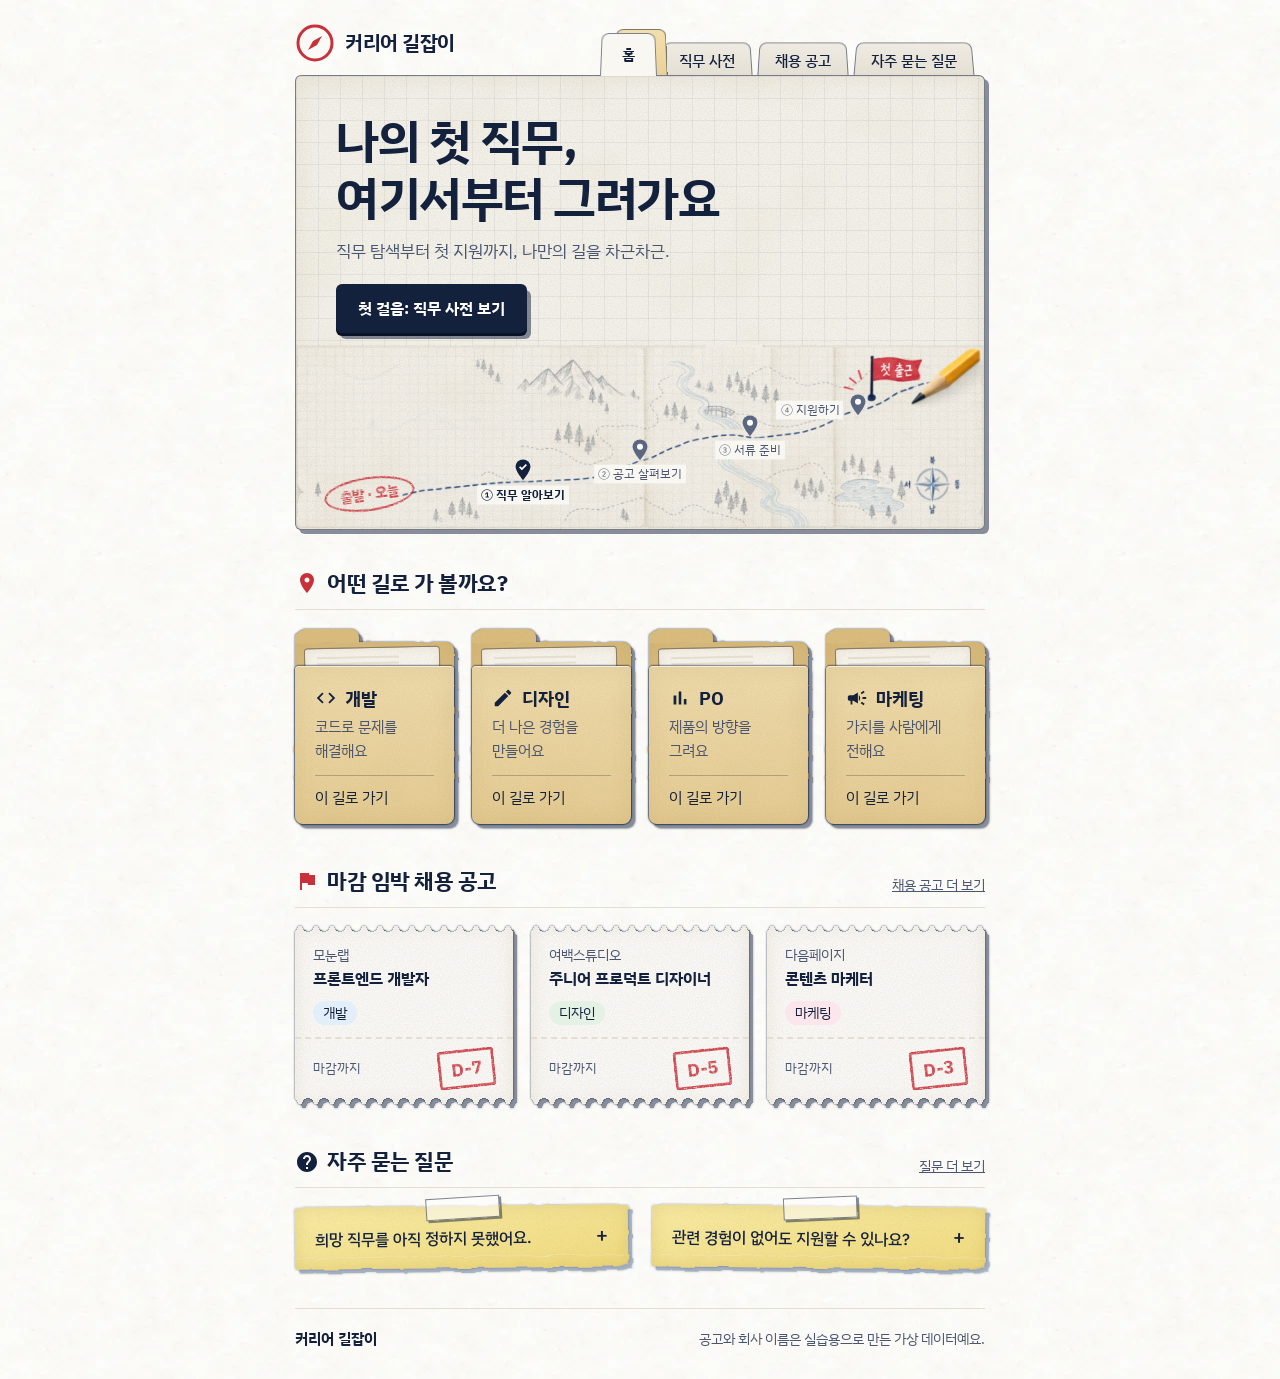
==== index.html @ d6110f8d "홈: 로고 나침반 바늘이 방향을 찾고 나서 길이 그려져요 - 첫 화면 0.1~0.9초: 나침반 바늘만 흔들리다 멈춰요(회전 중심은 나침반 가운데) - 길 그리기와 핀·깃발·연필은 " ====
<!doctype html>
<html lang="ko">
<head>
<meta charset="utf-8">
<meta name="viewport" content="width=device-width, initial-scale=1">
<title>커리어 길잡이</title>
<link rel="preconnect" href="https://fonts.googleapis.com">
<link rel="preconnect" href="https://fonts.gstatic.com" crossorigin>
<link rel="stylesheet" href="https://fonts.googleapis.com/css2?family=IBM+Plex+Sans+KR:wght@400;500;700&display=swap">
<style>
/* 공통 style.css가 생기면 아래 색 변수는 그쪽으로 옮겨요 */
:root {
  --paper: #FBFAF7;
  --sheet: #F8F7F2;
  --grid: rgba(20, 33, 61, .06);
  --ink: #14213D;
  --ink-2: #4A5570;
  --line: #E4DED0;
  --red: #C8313A;
  --red-bg: #FBE9E9;
  --folder: #F3DFAE;
  --folder-deep: #E9CF94;
  --folder-back: #DDBF7E;
  --folder-tab: #EBD39A;
  --tab: #EFEBE2;
  --tab-deep: #E3DED2;
  --tab-line: #D3CCBC;
  --note: #FFF2A8;
  --white: #FFFFFF;
  --dev: #E3EEFB;
  --design: #E4F2E6;
  --po: #EDE6FA;
  --mkt: #FBE6EC;
  --tape: rgba(255, 255, 255, .55);
  /* 낡은 종이 질감: 결(grain) · 얼룩(blotch) · 바랜 잉크 마스크(ink) · 가장자리 바램(age) */
  --grain: url("data:image/svg+xml,%3Csvg xmlns='http://www.w3.org/2000/svg' width='180' height='180'%3E%3Cfilter id='n'%3E%3CfeTurbulence type='fractalNoise' baseFrequency='.85' numOctaves='3' stitchTiles='stitch'/%3E%3CfeColorMatrix values='0 0 0 0 .36 0 0 0 0 .28 0 0 0 0 .16 .2 0 0 0 0'/%3E%3C/filter%3E%3Crect width='100%25' height='100%25' filter='url%28%23n%29'/%3E%3C/svg%3E");
  --blotch: url("data:image/svg+xml,%3Csvg xmlns='http://www.w3.org/2000/svg' width='420' height='420'%3E%3Cfilter id='b'%3E%3CfeTurbulence type='fractalNoise' baseFrequency='.012' numOctaves='2' seed='7' stitchTiles='stitch'/%3E%3CfeColorMatrix values='0 0 0 0 .55 0 0 0 0 .4 0 0 0 0 .15 .22 0 0 0 -.12'/%3E%3C/filter%3E%3Crect width='100%25' height='100%25' filter='url%28%23b%29'/%3E%3C/svg%3E");
  --ink-mask: url("data:image/svg+xml,%3Csvg xmlns='http://www.w3.org/2000/svg' width='90' height='90'%3E%3Cfilter id='m'%3E%3CfeTurbulence type='fractalNoise' baseFrequency='.75' numOctaves='2' seed='11' stitchTiles='stitch'/%3E%3CfeColorMatrix values='0 0 0 0 0 0 0 0 0 0 0 0 0 0 0 0 0 0 -2.4 2.15'/%3E%3C/filter%3E%3Crect width='100%25' height='100%25' filter='url%28%23m%29'/%3E%3C/svg%3E");
  --age-edge: inset 0 0 22px rgba(140, 100, 30, .1);
  /* 종이 그림자 3단계: 바닥에 놓인 종이 · 겹친 종이 · 들린 종이 */
  /* 번짐 없는 단색 그림자: 오려 붙인 종이처럼 또렷하게 */
  --shade: rgba(20, 33, 61, .5);
  /* 종이 물건 윤곽선: 가장자리 모양을 따라가도록 drop-shadow로 그려요 */
  --outline: drop-shadow(0 0 .9px rgba(20, 33, 61, .8));
  --ring: 0 0 0 1px rgba(20, 33, 61, .38);
  --line-ink: rgba(20, 33, 61, .55);
  --shadow-1: 2px 2px 0 var(--shade);
  --shadow-2: 4px 4px 0 var(--shade);
  --shadow-3: 8px 8px 0 rgba(20, 33, 61, .58);
  --ink-deep: #0A1226;
}
* { box-sizing: border-box; }
body {
  margin: 0;
  background: var(--paper) url("assets/home/paper.webp") repeat;
  background-size: 512px 512px;
  color: var(--ink);
  font: 16px/1.6 "IBM Plex Sans KR", "Apple SD Gothic Neo", "Malgun Gothic", system-ui, sans-serif;
  word-break: keep-all;
}
a { color: inherit; }
/* 가운데 정렬: 콘텐츠 최대 690px, 양옆 여백은 화면에 따라 20~80px */
:root { --gutter: clamp(20px, 6vw, 80px); }
.wrap { max-width: calc(690px + 2 * var(--gutter)); margin: 0 auto; padding: 0 var(--gutter); }

/* 헤더 */
.site-head { display: flex; align-items: flex-end; justify-content: space-between; gap: 8px 16px; padding-top: 18px; flex-wrap: wrap; }
.logo { display: flex; align-items: center; gap: 10px; text-decoration: none; padding-bottom: 12px; }
.logo svg { flex: none; }
.logo b { display: block; font-size: 20px; letter-spacing: -.5px; }
/* 서류철 인덱스 탭: 히어로 종이에 붙어 있어요 */
.tabs { display: flex; align-items: flex-end; gap: 4px; overflow-x: auto; max-width: 100%; padding: 12px 10px 0; margin-bottom: -6px; scrollbar-width: none; }
.tabs::-webkit-scrollbar { display: none; }
.tabs a { position: relative; z-index: 0; display: block; padding: 9px 18px 8px; color: var(--ink); text-decoration: none; font-size: 15px; font-weight: 500; white-space: nowrap; }
.tabs a::before, .tabs a[aria-current="page"]::after { content: ""; position: absolute; border-bottom: 0; border-radius: 8px 8px 0 0; transform: perspective(60px) rotateX(5deg); transform-origin: bottom; }
.tabs a::before { inset: 0; z-index: -1; background: linear-gradient(var(--tab), var(--tab-deep)); border: 1.5px solid var(--line-ink); border-bottom-width: 0; box-shadow: inset 0 -7px 8px -7px rgba(20, 33, 61, .18); }
.tabs a:not([aria-current]):hover::before, .tabs a:not([aria-current]):focus-visible::before { background: linear-gradient(#F6F3EC, var(--tab)); }
.tabs a[aria-current="page"] { z-index: auto; margin-bottom: 4.5px; padding: 13px 22px 9px; font-weight: 700; }
.tabs a[aria-current="page"]::before { z-index: 2; background: var(--sheet); border-color: var(--line-ink); box-shadow: none; }
.tabs a[aria-current="page"] > span { position: relative; z-index: 3; }
/* 마닐라 탭: 다른 탭보다 앞, 히어로 종이보다 뒤 (아래쪽은 종이 뒤로 끼워져요) */
.tabs a[aria-current="page"]::after { inset: -6px -11px -8px 14px; z-index: 1; background: linear-gradient(var(--folder), var(--folder-deep)); border: 1.5px solid var(--line-ink); border-bottom-width: 0; }

/* 히어로: 지도 위에 길을 그려 나가요 */
.hero { position: relative; z-index: 1; margin: 0 0 36px; background: var(--sheet); border: 1.5px solid var(--line-ink); border-radius: 6px; box-shadow: var(--age-edge), var(--shadow-2); overflow: hidden;
  background-image: var(--blotch), var(--grain), linear-gradient(var(--grid) 1px, transparent 1px), linear-gradient(90deg, var(--grid) 1px, transparent 1px); background-size: 420px 420px, 180px 180px, 22px 22px, 22px 22px; }
.hero-text { padding: 36px 40px 0; }
.hero h1 { margin: 0; font-size: clamp(30px, 4.6vw, 48px); line-height: 1.2; letter-spacing: -1.5px; }
.hero p { margin: 10px 0 20px; color: var(--ink-2); font-size: 17px; }
.btn { display: inline-flex; align-items: center; gap: 8px; padding: 12px 22px; border-radius: 6px; background: var(--ink); color: var(--white); text-decoration: none; font-weight: 700;
  box-shadow: 0 3px 0 var(--ink-deep), 4px 6px 0 var(--shade); transition: transform .12s, box-shadow .12s; }
.btn:hover { transform: translate(-2px, -3px); box-shadow: 0 6px 0 var(--ink-deep), 8px 11px 0 rgba(20, 33, 61, .58); }
.btn:active { transform: translate(2px, 3px); box-shadow: 0 0 0 var(--ink-deep), 1px 2px 0 var(--shade); }
.btn:focus-visible { outline: 3px solid var(--folder); outline-offset: 3px; }

.map { position: relative; container-type: inline-size; aspect-ratio: 1600 / 426; margin-top: 12px; }
.map > img { position: absolute; }
.map > img:not(.deco) { inset: 0; width: 100%; height: 100%; }
/* 지도 그림 위에도 같은 얼룩·결을 덮어 윗부분 종이와 맞춰요 */
.map::after { content: ""; position: absolute; inset: 0; z-index: 0; background: var(--blotch), var(--grain); background-size: 420px 420px, 180px 180px; mix-blend-mode: multiply; pointer-events: none; }
.map > img:not(:first-child), .map .stamp, .map .pins li { z-index: 1; }
.pencil { width: 11%; right: 0; top: 0; }
.flag { width: 12.5%; left: 79%; top: 4%; }
.compass { width: 9%; right: 3%; bottom: 6%; }
.stamp { position: absolute; left: 4%; top: 72%; transform: rotate(-8deg); padding: 4px 14px; border: 2px solid var(--red); border-radius: 50%; color: var(--red); font-weight: 700; font-size: clamp(10px, 2cqw, 18px); white-space: nowrap; opacity: .9; -webkit-mask: var(--ink-mask); mask: var(--ink-mask); }
.pins { list-style: none; margin: 0; padding: 0; }
.pins li { position: absolute; transform: translate(-50%, -100%); display: flex; flex-direction: column; align-items: center; }
.pins svg { width: clamp(14px, 2.6cqw, 28px); height: auto; }
.pins span { position: absolute; top: 100%; margin-top: 4px; white-space: nowrap; font-size: clamp(11px, 1.7cqw, 15px); background: var(--sheet); padding: 0 4px; }
.pins .done span { font-weight: 700; }
.pins .todo span { color: var(--ink-2); }
.pins .todo svg path:first-child { fill: #5B6680; }
.pins .last span { top: 30%; right: 100%; margin: 0 6px 0 0; }

/* 로고 나침반: 바늘이 흔들리다 방향을 찾고(0.1~0.9초), 그다음 길이 그려져요 */
@keyframes needle-find { 0% { rotate: -75deg; } 30% { rotate: 50deg; } 55% { rotate: -22deg; } 78% { rotate: 8deg; } 100% { rotate: 0deg; } }
@keyframes needle-wiggle { 0%, 100% { rotate: 0deg; } 30% { rotate: 28deg; } 60% { rotate: -14deg; } 82% { rotate: 5deg; } }
.logo .needle { transform-box: view-box; transform-origin: 20px 20px; animation: needle-find .8s cubic-bezier(.3, .7, .4, 1) .1s both; }
.logo:hover .needle, .logo:focus-visible .needle { animation: needle-wiggle .6s ease-out; }

/* 첫 화면 한 번: 길이 왼쪽부터 그려지고, 핀·깃발이 차례로 찍혀요 */
@keyframes draw-route { from { clip-path: inset(0 100% 0 0); } to { clip-path: inset(0 0 0 0); } }
@keyframes drop-pin { from { opacity: 0; translate: 0 -10px; } to { opacity: 1; translate: 0 0; } }
/* 길은 지도 폭 15%→97%를 1.8초 동안 일정한 속도로 그려요. 핀은 길이 닿는 순간 찍혀요 */
.map .route { animation: draw-route 1.8s linear .9s both; }
.map .pins li, .map .flag, .map .pencil { animation: drop-pin .35s ease-out both; }
.map .pins li:nth-child(1) { animation-delay: 1.3s; }
.map .pins li:nth-child(2) { animation-delay: 1.67s; }
.map .pins li:nth-child(3) { animation-delay: 2.02s; }
.map .pins li:nth-child(4) { animation-delay: 2.37s; }
.map .flag { animation-delay: 2.45s; }
.map .pencil { animation-delay: 2.7s; }
@media (prefers-reduced-motion: reduce) {
  .map .route, .map .pins li, .map .flag, .map .pencil, .logo .needle, .logo:hover .needle, .logo:focus-visible .needle { animation: none; }
  .btn, .tickets li, .folder .paper { transition: none; }
}

/* 섹션 공통 */
.sec { margin: 0 0 40px; }
.sec-head { display: flex; align-items: center; justify-content: space-between; gap: 12px; border-bottom: 1px solid var(--line); margin-bottom: 18px; }
.sec h2 { display: flex; align-items: center; gap: 8px; margin: 0; padding-bottom: 8px; font-size: 22px; letter-spacing: -.5px; }
.more { font-size: 14px; color: var(--ink-2); }

/* 직군 폴더 */
.folders { display: grid; grid-template-columns: repeat(4, 1fr); gap: 18px; list-style: none; margin: 0; padding: 0; }
.folder { position: relative; display: flex; flex-direction: column; padding-top: 24px; margin-top: 14px; isolation: isolate; filter: var(--outline) drop-shadow(4px 4px 0 var(--shade)); transition: transform .15s, filter .15s; }
.folder:hover, .folder:focus-within { transform: translate(-2px, -2px); filter: var(--outline) drop-shadow(8px 8px 0 rgba(20, 33, 61, .58)); }
.folder::before { content: ""; position: absolute; inset: 0 0 6px; z-index: -2; background: var(--grain), var(--folder-back); border-radius: 0 8px 8px 8px; box-shadow: var(--age-edge); filter: url(#worn); }
.folder::after { content: ""; position: absolute; left: 0; top: -13px; z-index: -2; width: 40%; height: 14px; background: var(--grain), var(--folder-back); border-radius: 8px 8px 0 0; filter: url(#worn); }
.folder .paper { position: absolute; left: 7%; right: 9%; top: 6px; height: 60%; z-index: -1; background: var(--grain), #FDFBF5; border-radius: 3px; box-shadow: inset 0 0 10px rgba(140, 100, 30, .12), var(--ring); transform: rotate(-1.2deg); transition: transform .2s; }
.folder .paper::before { content: ""; position: absolute; left: 12px; right: 30%; top: 8px; height: 2px; background: var(--line); box-shadow: 0 6px 0 var(--line); }
.folder .front { position: relative; flex: 1; display: flex; flex-direction: column; padding: 18px 20px 14px; background: var(--grain), var(--blotch), linear-gradient(var(--folder), var(--folder-deep)); background-size: 180px 180px, 420px 420px, auto; border-radius: 4px 4px 8px 8px; box-shadow: inset 0 1px 0 rgba(255, 255, 255, .6), var(--age-edge), var(--ring), 0 -2px 0 rgba(20, 33, 61, .12); }
.folder:hover .paper, .folder:focus-within .paper { transform: translateY(-8px) rotate(-2deg); }
.folder h3 { display: flex; align-items: center; gap: 8px; margin: 0; font-size: 18px; }
.folder h3 .mi { width: 22px; height: 22px; }
.folder p { margin: 2px 0 12px; font-size: 15px; color: var(--ink-2); }
.folder a { display: inline-block; margin-top: auto; padding-top: 10px; border-top: 1px solid rgba(20, 33, 61, .26); width: 100%; font-size: 15px; text-decoration: none; }
.folder a:hover, .folder a:focus-visible { text-decoration: underline; }

/* 채용 공고 접수증 */
.tickets { display: grid; grid-template-columns: repeat(3, 1fr); gap: 18px; list-style: none; margin: 0; padding: 0; }
/* border 대신 drop-shadow로 톱니 가장자리를 따라 윤곽선을 그려요 */
.tickets li { display: flex; filter: var(--outline) drop-shadow(4px 4px 0 var(--shade)); transition: transform .2s, filter .2s; }
.tickets li:hover { transform: translate(-2px, -3px) rotate(-.4deg); filter: drop-shadow(0 0 .6px rgba(20, 33, 61, .65)) drop-shadow(8px 9px 0 rgba(20, 33, 61, .58)); }
.ticket { --tooth: 6px; flex: 1; display: flex; flex-direction: column; padding: 18px 18px 0; background: var(--grain), var(--white); box-shadow: inset 0 0 18px rgba(140, 100, 30, .1);
  -webkit-mask: radial-gradient(circle var(--tooth) at 50% 0, #0000 97%, #000) 50% 0 / 16px 51% repeat-x, radial-gradient(circle var(--tooth) at 50% 100%, #0000 97%, #000) 50% 100% / 16px 51% repeat-x;
          mask: radial-gradient(circle var(--tooth) at 50% 0, #0000 97%, #000) 50% 0 / 16px 51% repeat-x, radial-gradient(circle var(--tooth) at 50% 100%, #0000 97%, #000) 50% 100% / 16px 51% repeat-x; }
.ticket .stub { display: flex; align-items: center; justify-content: space-between; gap: 8px; margin: auto -18px 0; padding: 10px 18px 16px; border-top: 2px dashed var(--line); font-size: 13px; color: var(--ink-2); }
.ticket .info { margin-bottom: 12px; }
.ticket .co { font-size: 14px; color: var(--ink-2); }
.ticket h3 { margin: 0 0 8px; font-size: 16px; }
.tag { display: inline-block; padding: 1px 10px; border-radius: 99px; font-size: 14px; }
.dday { padding: 2px 10px; border: 3px solid var(--red); border-radius: 4px; color: var(--red); font-weight: 700; font-size: 18px; transform: rotate(-6deg); opacity: .9; -webkit-mask: var(--ink-mask); mask: var(--ink-mask); }

/* 자주 묻는 질문 메모지 */
.notes { display: grid; grid-template-columns: repeat(2, 1fr); gap: 24px; }
.notes details { position: relative; padding: 20px 20px 16px; }
.notes details::after { content: ""; position: absolute; inset: 0; z-index: -1; background: linear-gradient(transparent 80%, rgba(255, 255, 255, .55) 81%, rgba(120, 90, 20, .07) 82%, transparent 83.5%), var(--grain), linear-gradient(170deg, var(--note), #F6E07E); border-radius: 2px 2px 14px 2px / 2px 2px 6px 2px; box-shadow: inset 0 0 16px rgba(150, 110, 20, .16); filter: url(#worn) var(--outline) drop-shadow(4px 4px 0 var(--shade)); }
.notes details::before { content: ""; position: absolute; left: 50%; top: -9px; width: 72px; height: 20px; margin-left: -36px; background: var(--tape); border: 1.5px solid var(--line-ink); box-shadow: var(--shadow-1); transform: rotate(-3deg); }
.notes details:nth-child(1) { transform: rotate(-.6deg); }
.notes details:nth-child(2) { transform: rotate(.6deg); }
.notes summary { cursor: pointer; font-weight: 500; list-style: none; display: flex; justify-content: space-between; gap: 12px; }
.notes summary::after { content: "+"; font-size: 20px; line-height: 1; }
.notes details[open] summary::after { content: "−"; }
.notes summary::-webkit-details-marker { display: none; }
.notes p { margin: 10px 0 0; color: var(--ink-2); font-size: 15px; }

.site-foot { padding-bottom: 28px; font-size: 14px; color: var(--ink-2); }
.site-foot > div { display: flex; justify-content: space-between; align-items: center; gap: 12px; flex-wrap: wrap; padding-top: 18px; border-top: 1px solid var(--line); }
.site-foot b { color: var(--ink); font-size: 15px; }

.steps-m { display: none; list-style: none; margin: 0; padding: 12px 20px 20px; gap: 4px; font-size: 14px; counter-reset: s; }
.steps-m li::before { counter-increment: s; content: counter(s) ". "; font-weight: 700; }

/* 머티리얼 아이콘 (SVG로 넣어요, 이모지는 쓰지 않아요) */
.mi { width: 24px; height: 24px; flex: none; fill: currentColor; vertical-align: -5px; }
.mi.red { fill: var(--red); }
.mi.sm { width: 16px; height: 16px; vertical-align: -3px; }

.sr { position: absolute; width: 1px; height: 1px; overflow: hidden; clip: rect(0 0 0 0); }

@media (max-width: 860px) {
  .folders { grid-template-columns: repeat(2, 1fr); }
  .tickets { grid-template-columns: 1fr; }
}
@media (max-width: 560px) {
  .hero-text { padding: 24px 20px 0; }
  .map { margin-top: 8px; }
  .pins span { display: none; }
  .steps-m { display: grid; }
  .notes { grid-template-columns: 1fr; }
  .folders { gap: 14px; }
  .folder .front { padding: 16px 14px 12px; }
  .folder h3 { font-size: 17px; }
}
</style>
</head>
<body>
<svg width="0" height="0" style="position:absolute" aria-hidden="true" focusable="false"><filter id="worn"><feTurbulence type="fractalNoise" baseFrequency=".05" numOctaves="3" seed="4"/><feDisplacementMap in="SourceGraphic" scale="4"/></filter></svg>

<header class="wrap site-head">
  <a class="logo" href="index.html">
    <svg width="40" height="40" viewBox="0 0 40 40" aria-hidden="true"><circle cx="20" cy="20" r="17" fill="none" stroke="#C8313A" stroke-width="3"/><path class="needle" d="M27 13 22 22 13 27 18 18Z" fill="#C8313A"/></svg>
    <b>커리어 길잡이</b>
  </a>
  <nav class="tabs" aria-label="주 메뉴">
    <a href="index.html" aria-current="page"><span>홈</span></a>
    <a href="roles/index.html">직무 사전</a>
    <a href="jobs/index.html">채용 공고</a>
    <a href="faq/index.html">자주 묻는 질문</a>
  </nav>
</header>

<main class="wrap">
  <section class="hero" aria-labelledby="hero-title">
    <div class="hero-text">
      <h1 id="hero-title">나의 첫 직무,<br>여기서부터 그려가요</h1>
      <p>직무 탐색부터 첫 지원까지, 나만의 길을 차근차근.</p>
      <a class="btn" href="roles/index.html">첫 걸음: 직무 사전 보기</a>
    </div>

    <div class="map">
      <img src="assets/home/map.png" alt="">
      <img class="route" src="assets/home/route.png" alt="">
      <img class="deco flag" src="assets/home/flag.png" alt="">
      <img class="deco pencil" src="assets/home/pencil.png" alt="">
      <img class="deco compass" src="assets/home/compass.png" alt="">
      <span class="stamp" aria-hidden="true">출발 · 오늘</span>
      <ol class="pins" aria-label="취업 준비 순서">
        <li class="done" style="left:33%;top:74.5%"><svg viewBox="0 0 24 30" aria-hidden="true"><path d="M12 29C12 29 2 17 2 11a10 10 0 0 1 20 0c0 6-10 18-10 18Z" fill="#14213D"/><path d="m7.5 11 3 3 6-6" fill="none" stroke="#fff" stroke-width="2.4"/></svg><span>① 직무 알아보기</span></li>
        <li class="todo" style="left:50%;top:63.4%"><svg viewBox="0 0 24 30" aria-hidden="true"><path d="M12 29C12 29 2 17 2 11a10 10 0 0 1 20 0c0 6-10 18-10 18Z" fill="#14213D"/><circle cx="12" cy="11" r="4" fill="#fff"/></svg><span>② 공고 살펴보기</span></li>
        <li class="todo" style="left:66%;top:50.3%"><svg viewBox="0 0 24 30" aria-hidden="true"><path d="M12 29C12 29 2 17 2 11a10 10 0 0 1 20 0c0 6-10 18-10 18Z" fill="#14213D"/><circle cx="12" cy="11" r="4" fill="#fff"/></svg><span>③ 서류 준비</span></li>
        <li class="todo last" style="left:81.75%;top:39%"><svg viewBox="0 0 24 30" aria-hidden="true"><path d="M12 29C12 29 2 17 2 11a10 10 0 0 1 20 0c0 6-10 18-10 18Z" fill="#14213D"/><circle cx="12" cy="11" r="4" fill="#fff"/></svg><span>④ 지원하기</span></li>
      </ol>
    </div>
    <ol class="steps-m" aria-hidden="true">
      <li>직무 알아보기 <svg class="mi sm" viewBox="0 0 24 24" aria-hidden="true"><path d="M9 16.17L4.83 12l-1.42 1.41L9 19 21 7l-1.41-1.41z"/></svg></li><li>공고 살펴보기</li><li>서류 준비</li><li>지원하기</li>
    </ol>
  </section>

  <section class="sec" aria-labelledby="roles-title">
    <div class="sec-head"><h2 id="roles-title"><svg class="mi red" viewBox="0 0 24 24" aria-hidden="true"><path d="M12 2C8.13 2 5 5.13 5 9c0 5.25 7 13 7 13s7-7.75 7-13c0-3.87-3.13-7-7-7zm0 9.5c-1.38 0-2.5-1.12-2.5-2.5s1.12-2.5 2.5-2.5 2.5 1.12 2.5 2.5-1.12 2.5-2.5 2.5z"/></svg>어떤 길로 가 볼까요?</h2></div>
    <ul class="folders">
      <li class="folder"><span class="paper" aria-hidden="true"></span><div class="front"><h3><svg class="mi" viewBox="0 0 24 24" aria-hidden="true"><path d="M9.4 16.6L4.8 12l4.6-4.6L8 6l-6 6 6 6 1.4-1.4zm5.2 0l4.6-4.6-4.6-4.6L16 6l6 6-6 6-1.4-1.4z"/></svg>개발</h3><p>코드로 문제를 해결해요</p><a href="roles/index.html#dev">이 길로 가기</a></div></li>
      <li class="folder"><span class="paper" aria-hidden="true"></span><div class="front"><h3><svg class="mi" viewBox="0 0 24 24" aria-hidden="true"><path d="M3 17.25V21h3.75L17.81 9.94l-3.75-3.75L3 17.25zM20.71 7.04c.39-.39.39-1.02 0-1.41l-2.34-2.34c-.39-.39-1.02-.39-1.41 0l-1.83 1.83 3.75 3.75 1.83-1.83z"/></svg>디자인</h3><p>더 나은 경험을 만들어요</p><a href="roles/index.html#design">이 길로 가기</a></div></li>
      <li class="folder"><span class="paper" aria-hidden="true"></span><div class="front"><h3><svg class="mi" viewBox="0 0 24 24" aria-hidden="true"><path d="M5 9.2h3V19H5zM10.6 5h2.8v14h-2.8zm5.6 8H19v6h-2.8z"/></svg>PO</h3><p>제품의 방향을 그려요</p><a href="roles/index.html#po">이 길로 가기</a></div></li>
      <li class="folder"><span class="paper" aria-hidden="true"></span><div class="front"><h3><svg class="mi" viewBox="0 0 24 24" aria-hidden="true"><path d="M18 11v2h4v-2h-4zm-2 6.61c.96.71 2.21 1.65 3.2 2.39.4-.53.8-1.07 1.2-1.6-.99-.74-2.24-1.68-3.2-2.4-.4.54-.8 1.08-1.2 1.61zM20.4 5.6c-.4-.53-.8-1.07-1.2-1.6-.99.74-2.24 1.68-3.2 2.4.4.53.8 1.07 1.2 1.6.96-.72 2.21-1.65 3.2-2.4zM4 9c-1.1 0-2 .9-2 2v2c0 1.1.9 2 2 2h1v4h2v-4h1l5 3V6L8 9H4zm11.5 3c0-1.33-.58-2.53-1.5-3.35v6.69c.92-.81 1.5-2.01 1.5-3.34z"/></svg>마케팅</h3><p>가치를 사람에게 전해요</p><a href="roles/index.html#marketing">이 길로 가기</a></div></li>
    </ul>
  </section>

  <section class="sec" aria-labelledby="jobs-title">
    <div class="sec-head"><h2 id="jobs-title"><svg class="mi red" viewBox="0 0 24 24" aria-hidden="true"><path d="M14.4 6L14 4H5v17h2v-7h5.6l.4 2h7V6z"/></svg>마감 임박 채용 공고</h2><a class="more" href="jobs/index.html">채용 공고 더 보기</a></div>
    <!-- 가상 공고예요. jobs.js가 생기면 그 데이터로 바꿔요 -->
    <ul class="tickets">
      <li><div class="ticket"><div class="info"><div class="co">모눈랩</div><h3>프론트엔드 개발자</h3><span class="tag" style="background:var(--dev)">개발</span></div><span class="stub">마감까지<span class="dday">D-7</span></span></div></li>
      <li><div class="ticket"><div class="info"><div class="co">여백스튜디오</div><h3>주니어 프로덕트 디자이너</h3><span class="tag" style="background:var(--design)">디자인</span></div><span class="stub">마감까지<span class="dday">D-5</span></span></div></li>
      <li><div class="ticket"><div class="info"><div class="co">다음페이지</div><h3>콘텐츠 마케터</h3><span class="tag" style="background:var(--mkt)">마케팅</span></div><span class="stub">마감까지<span class="dday">D-3</span></span></div></li>
    </ul>
  </section>

  <section class="sec" aria-labelledby="faq-title">
    <div class="sec-head"><h2 id="faq-title"><svg class="mi" viewBox="0 0 24 24" aria-hidden="true"><path d="M12 2C6.48 2 2 6.48 2 12s4.48 10 10 10 10-4.48 10-10S17.52 2 12 2zm1 17h-2v-2h2v2zm2.07-7.75l-.9.92C13.45 12.9 13 13.5 13 15h-2v-.5c0-1.1.45-2.1 1.17-2.83l1.24-1.26c.37-.36.59-.86.59-1.41 0-1.1-.9-2-2-2s-2 .9-2 2H8c0-2.21 1.79-4 4-4s4 1.79 4 4c0 .88-.36 1.68-.93 2.25z"/></svg>자주 묻는 질문</h2><a class="more" href="faq/index.html">질문 더 보기</a></div>
    <div class="notes">
      <details><summary>희망 직무를 아직 정하지 못했어요.</summary><p>괜찮아요. 좋아했던 일과 잘했던 경험부터 적어 보고, 직무 사전에서 비슷한 일을 찾아봐요.</p></details>
      <details><summary>관련 경험이 없어도 지원할 수 있나요?</summary><p>네. 작은 개인 프로젝트나 수업 과제도 경험이 돼요. 무엇을 배웠는지 한 줄로 정리해 보세요.</p></details>
    </div>
  </section>
</main>

<footer class="wrap site-foot">
  <div>
    <b>커리어 길잡이</b>
    <span>공고와 회사 이름은 실습용으로 만든 가상 데이터예요.</span>
  </div>
</footer>

</body>
</html>
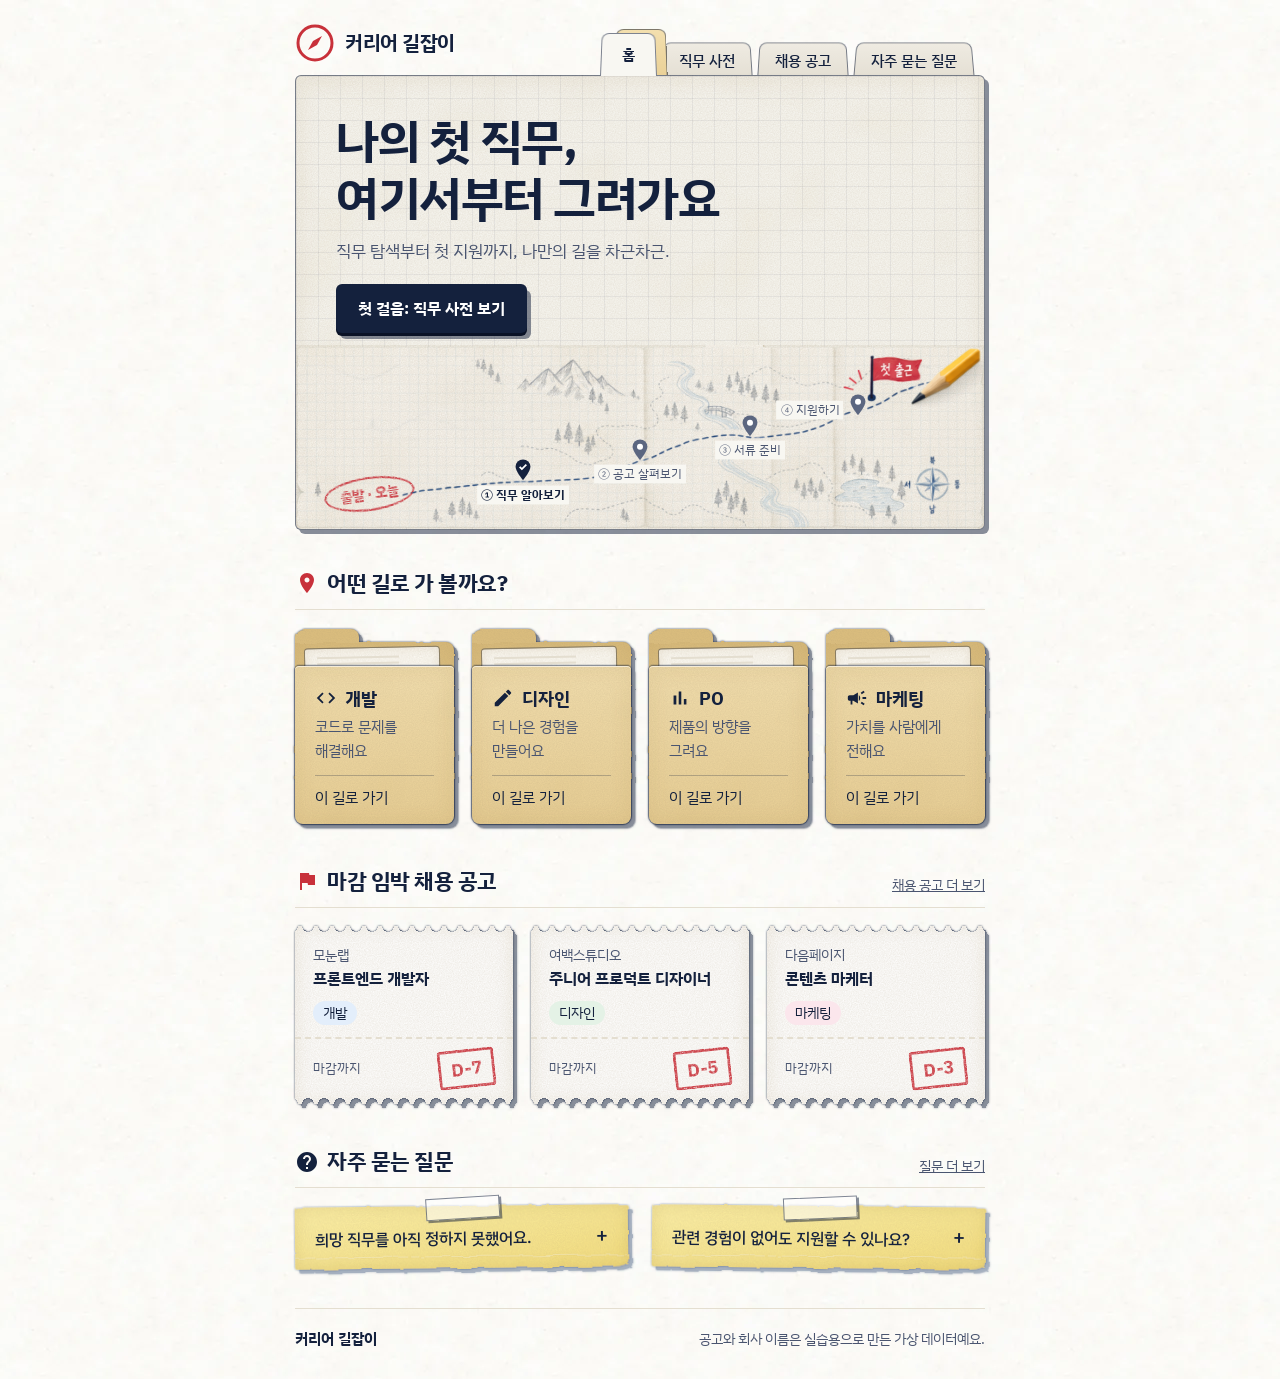
==== commit a7aac2a0: "홈: '어떤 길로 가 볼까요?' 핀이 첫 장면 마지막에 꽂혀요 - 첫 화면에 보이면 길 그리기가 끝나는 2.9초쯤 위에서 떨어져 꽂히고(착지할 때 살짝 눌림) - 화면 밖이면 처음" ====
--- a/index.html
+++ b/index.html
@@ -131,9 +131,20 @@
 .map .flag { animation-delay: 2.45s; }
 .map .pencil { animation-delay: 2.7s; }
 @media (prefers-reduced-motion: reduce) {
-  .map .route, .map .pins li, .map .flag, .map .pencil, .logo .needle, .logo:hover .needle, .logo:focus-visible .needle { animation: none; }
+  .map .route, .map .pins li, .map .flag, .map .pencil, .logo .needle, .logo:hover .needle, .logo:focus-visible .needle, .js .plant-pin.is-planted { animation: none; }
   .btn, .tickets li, .folder .paper { transition: none; }
 }
+
+/* 첫 장면 마지막: '어떤 길로 가 볼까요?' 핀이 꽂혀요 (화면 밖이면 처음 보일 때 한 번) */
+@keyframes pin-plant {
+  0% { opacity: 0; translate: 0 -20px; scale: 1; }
+  55% { opacity: 1; translate: 0 2px; scale: 1; }
+  70% { translate: 0 0; scale: 1.18 .8; }
+  100% { translate: 0 0; scale: 1; }
+}
+.plant-pin { transform-box: fill-box; transform-origin: 50% 100%; }
+.js .plant-pin { opacity: 0; }
+.js .plant-pin.is-planted { opacity: 1; animation: pin-plant .55s cubic-bezier(.3, .7, .4, 1.2) var(--plant-delay, 0s) both; }
 
 /* 섹션 공통 */
 .sec { margin: 0 0 40px; }
@@ -259,7 +270,7 @@
   </section>
 
   <section class="sec" aria-labelledby="roles-title">
-    <div class="sec-head"><h2 id="roles-title"><svg class="mi red" viewBox="0 0 24 24" aria-hidden="true"><path d="M12 2C8.13 2 5 5.13 5 9c0 5.25 7 13 7 13s7-7.75 7-13c0-3.87-3.13-7-7-7zm0 9.5c-1.38 0-2.5-1.12-2.5-2.5s1.12-2.5 2.5-2.5 2.5 1.12 2.5 2.5-1.12 2.5-2.5 2.5z"/></svg>어떤 길로 가 볼까요?</h2></div>
+    <div class="sec-head"><h2 id="roles-title"><svg class="mi red plant-pin" viewBox="0 0 24 24" aria-hidden="true"><path d="M12 2C8.13 2 5 5.13 5 9c0 5.25 7 13 7 13s7-7.75 7-13c0-3.87-3.13-7-7-7zm0 9.5c-1.38 0-2.5-1.12-2.5-2.5s1.12-2.5 2.5-2.5 2.5 1.12 2.5 2.5-1.12 2.5-2.5 2.5z"/></svg>어떤 길로 가 볼까요?</h2></div>
     <ul class="folders">
       <li class="folder"><span class="paper" aria-hidden="true"></span><div class="front"><h3><svg class="mi" viewBox="0 0 24 24" aria-hidden="true"><path d="M9.4 16.6L4.8 12l4.6-4.6L8 6l-6 6 6 6 1.4-1.4zm5.2 0l4.6-4.6-4.6-4.6L16 6l6 6-6 6-1.4-1.4z"/></svg>개발</h3><p>코드로 문제를 해결해요</p><a href="roles/index.html#dev">이 길로 가기</a></div></li>
       <li class="folder"><span class="paper" aria-hidden="true"></span><div class="front"><h3><svg class="mi" viewBox="0 0 24 24" aria-hidden="true"><path d="M3 17.25V21h3.75L17.81 9.94l-3.75-3.75L3 17.25zM20.71 7.04c.39-.39.39-1.02 0-1.41l-2.34-2.34c-.39-.39-1.02-.39-1.41 0l-1.83 1.83 3.75 3.75 1.83-1.83z"/></svg>디자인</h3><p>더 나은 경험을 만들어요</p><a href="roles/index.html#design">이 길로 가기</a></div></li>
@@ -294,5 +305,24 @@
   </div>
 </footer>
 
+<script>
+  // 스크립트가 돌 때만 핀을 숨겼다가 꽂아요 (스크립트가 없으면 처음부터 보여요)
+  document.documentElement.classList.add('js');
+  (function () {
+    var pin = document.querySelector('.plant-pin');
+    if (!pin) return;
+    var sceneEnd = 2900; // 길 그리기·깃발·연필이 끝나는 시점(ms)
+    var plant = function () {
+      var wait = Math.max(0, sceneEnd - performance.now());
+      pin.style.setProperty('--plant-delay', wait + 'ms');
+      pin.classList.add('is-planted');
+    };
+    if (!('IntersectionObserver' in window)) { plant(); return; }
+    var io = new IntersectionObserver(function (entries) {
+      if (entries.some(function (e) { return e.isIntersecting; })) { plant(); io.disconnect(); }
+    }, { threshold: 1 });
+    io.observe(pin);
+  })();
+</script>
 </body>
 </html>
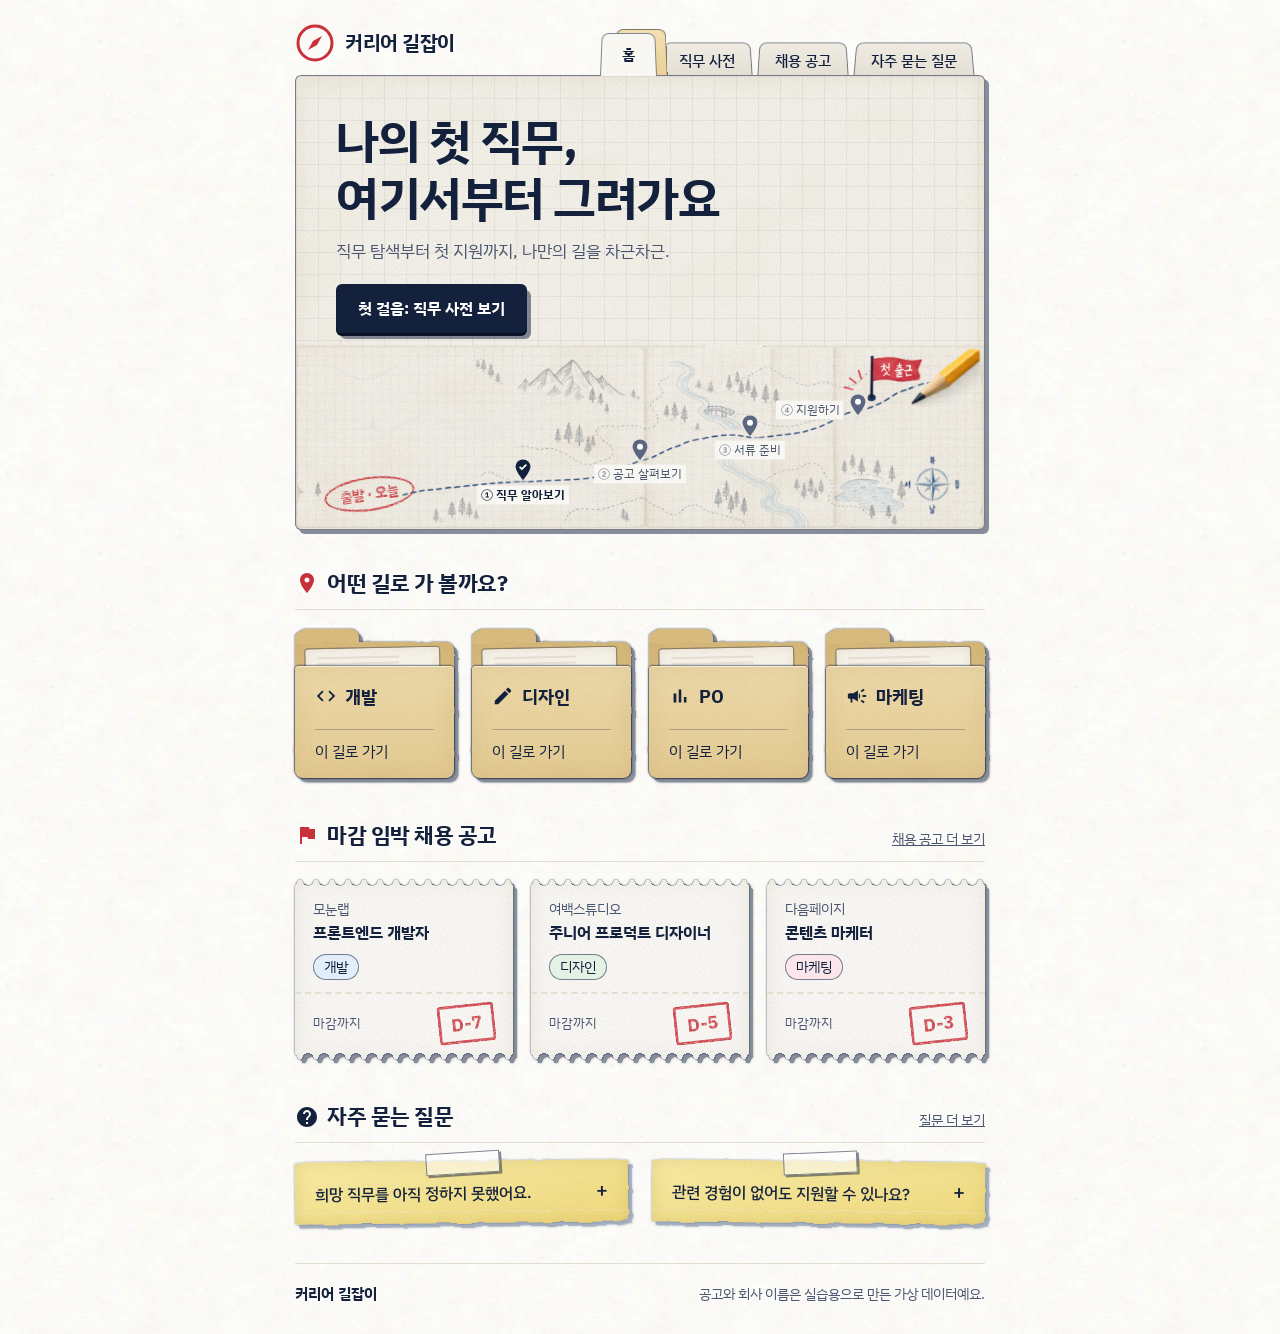
==== commit fda7e95b: "홈: 폴더 설명은 마우스를 올리면 종이에, 공고 칩 윤곽선 - 마우스 기기: 폴더 설명이 안쪽 종이에 적혀 있다가 올리면(또는 키보드로 고르면) 종이가 올라오며 보여요 - 터치 기" ====
--- a/index.html
+++ b/index.html
@@ -132,7 +132,7 @@
 .map .pencil { animation-delay: 2.7s; }
 @media (prefers-reduced-motion: reduce) {
   .map .route, .map .pins li, .map .flag, .map .pencil, .logo .needle, .logo:hover .needle, .logo:focus-visible .needle, .js .plant-pin.is-planted { animation: none; }
-  .btn, .tickets li, .folder .paper { transition: none; }
+  .btn, .tickets li, .folder .paper, .folder .front p { transition: none; }
 }
 
 /* 첫 장면 마지막: '어떤 길로 가 볼까요?' 핀이 꽂혀요 (화면 밖이면 처음 보일 때 한 번) */
@@ -167,6 +167,17 @@
 .folder p { margin: 2px 0 12px; font-size: 15px; color: var(--ink-2); }
 .folder a { display: inline-block; margin-top: auto; padding-top: 10px; border-top: 1px solid rgba(20, 33, 61, .26); width: 100%; font-size: 15px; text-decoration: none; }
 .folder a:hover, .folder a:focus-visible { text-decoration: underline; }
+/* 마우스가 있는 기기: 설명은 폴더 안 종이에 적혀 있다가, 올리면 종이가 올라오며 보여요.
+   터치 기기는 마우스 올림이 없어서 설명이 앞장에 그대로 보여요. */
+@media (hover: hover) and (pointer: fine) {
+  .folder .front { padding-top: 16px; }
+  .folder .front h3 { margin-bottom: 18px; }
+  .folder .front p { position: absolute; left: 7%; right: 9%; bottom: 100%; margin: 0; padding: 0 12px 8px; font-size: 14px; line-height: 1.45; color: var(--ink); opacity: 0; translate: 0 12px; transition: opacity .2s, translate .2s; pointer-events: none; }
+  .folder:hover .front p, .folder:focus-within .front p { opacity: 1; translate: 0 0; }
+  .folder:hover .paper, .folder:focus-within .paper { transform: translateY(-36px) rotate(-1deg); }
+  .folder .paper::before { transition: opacity .15s; }
+  .folder:hover .paper::before, .folder:focus-within .paper::before { opacity: 0; }
+}
 
 /* 채용 공고 접수증 */
 .tickets { display: grid; grid-template-columns: repeat(3, 1fr); gap: 18px; list-style: none; margin: 0; padding: 0; }
@@ -180,7 +191,7 @@
 .ticket .info { margin-bottom: 12px; }
 .ticket .co { font-size: 14px; color: var(--ink-2); }
 .ticket h3 { margin: 0 0 8px; font-size: 16px; }
-.tag { display: inline-block; padding: 1px 10px; border-radius: 99px; font-size: 14px; }
+.tag { display: inline-block; padding: 1px 10px; border: 1.5px solid var(--line-ink); border-radius: 99px; font-size: 14px; }
 .dday { padding: 2px 10px; border: 3px solid var(--red); border-radius: 4px; color: var(--red); font-weight: 700; font-size: 18px; transform: rotate(-6deg); opacity: .9; -webkit-mask: var(--ink-mask); mask: var(--ink-mask); }
 
 /* 자주 묻는 질문 메모지 */
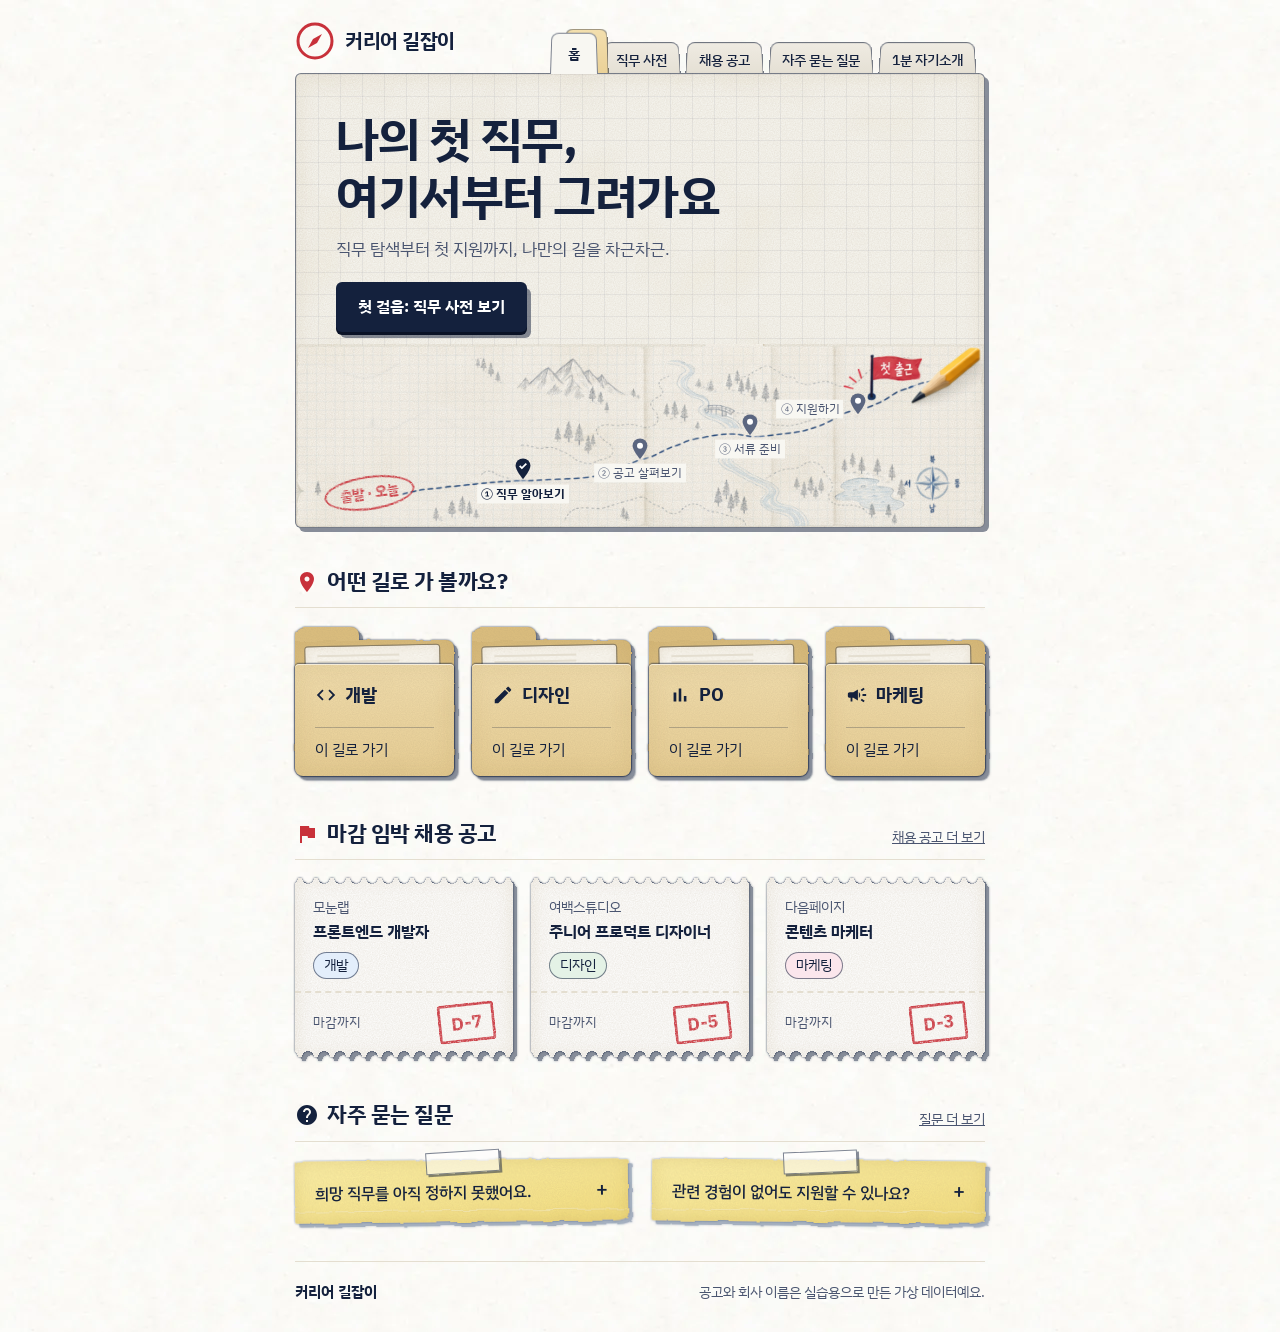
==== commit 164bc9de: "홈: 메뉴에 '1분 자기소개' 탭 추가 - interview/index.html로 가는 다섯 번째 탭 - 다섯 탭이 690px 헤더에 한 줄로 들어가도록 탭 여백 14px, 글자 " ====
--- a/index.html
+++ b/index.html
@@ -69,13 +69,13 @@
 .logo svg { flex: none; }
 .logo b { display: block; font-size: 20px; letter-spacing: -.5px; }
 /* 서류철 인덱스 탭: 히어로 종이에 붙어 있어요 */
-.tabs { display: flex; align-items: flex-end; gap: 4px; overflow-x: auto; max-width: 100%; padding: 12px 10px 0; margin-bottom: -6px; scrollbar-width: none; }
+.tabs { display: flex; align-items: flex-end; gap: 4px; overflow-x: auto; max-width: 100%; padding: 12px 8px 0; margin-bottom: -6px; scrollbar-width: none; }
 .tabs::-webkit-scrollbar { display: none; }
-.tabs a { position: relative; z-index: 0; display: block; padding: 9px 18px 8px; color: var(--ink); text-decoration: none; font-size: 15px; font-weight: 500; white-space: nowrap; }
+.tabs a { position: relative; z-index: 0; display: block; padding: 9px 14px 8px; color: var(--ink); text-decoration: none; font-size: 14px; font-weight: 500; white-space: nowrap; }
 .tabs a::before, .tabs a[aria-current="page"]::after { content: ""; position: absolute; border-bottom: 0; border-radius: 8px 8px 0 0; transform: perspective(60px) rotateX(5deg); transform-origin: bottom; }
 .tabs a::before { inset: 0; z-index: -1; background: linear-gradient(var(--tab), var(--tab-deep)); border: 1.5px solid var(--line-ink); border-bottom-width: 0; box-shadow: inset 0 -7px 8px -7px rgba(20, 33, 61, .18); }
 .tabs a:not([aria-current]):hover::before, .tabs a:not([aria-current]):focus-visible::before { background: linear-gradient(#F6F3EC, var(--tab)); }
-.tabs a[aria-current="page"] { z-index: auto; margin-bottom: 4.5px; padding: 13px 22px 9px; font-weight: 700; }
+.tabs a[aria-current="page"] { z-index: auto; margin-bottom: 4.5px; padding: 13px 18px 9px; font-weight: 700; }
 .tabs a[aria-current="page"]::before { z-index: 2; background: var(--sheet); border-color: var(--line-ink); box-shadow: none; }
 .tabs a[aria-current="page"] > span { position: relative; z-index: 3; }
 /* 마닐라 탭: 다른 탭보다 앞, 히어로 종이보다 뒤 (아래쪽은 종이 뒤로 끼워져요) */
@@ -250,6 +250,7 @@
     <a href="roles/index.html">직무 사전</a>
     <a href="jobs/index.html">채용 공고</a>
     <a href="faq/index.html">자주 묻는 질문</a>
+    <a href="interview/index.html">1분 자기소개</a>
   </nav>
 </header>
 
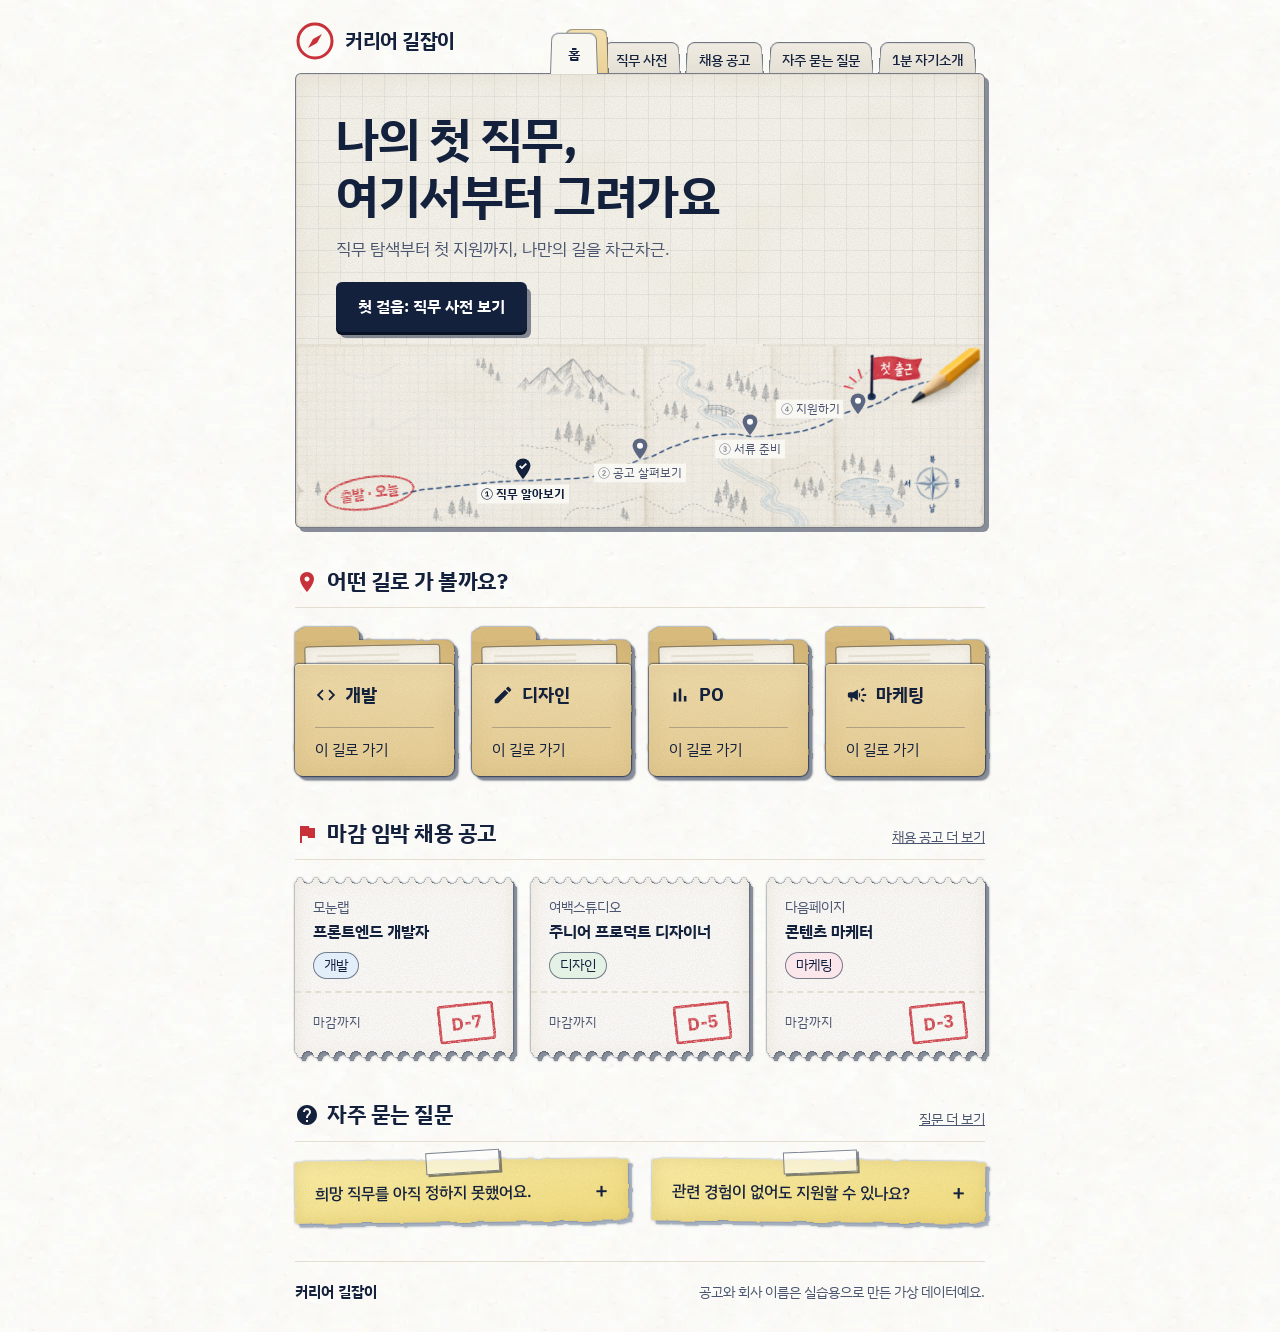
==== commit 04d89a59: "홈: 자주 묻는 질문 메모지가 부드럽게 펼쳐지고 접혀요 - 답변을 .answer로 감싸 높이만 0.32초 동안 열고 닫아요(테이프·그림자는 잘리지 않아요) - 움직이는 중에 다시 " ====
--- a/index.html
+++ b/index.html
@@ -132,7 +132,8 @@
 .map .pencil { animation-delay: 2.7s; }
 @media (prefers-reduced-motion: reduce) {
   .map .route, .map .pins li, .map .flag, .map .pencil, .logo .needle, .logo:hover .needle, .logo:focus-visible .needle, .js .plant-pin.is-planted { animation: none; }
-  .btn, .tickets li, .folder .paper, .folder .front p { transition: none; }
+  .btn, .tickets li, .folder .paper, .folder .front p, .notes summary::after { transition: none; }
+  .notes details.is-opening p { animation: none; }
 }
 
 /* 첫 장면 마지막: '어떤 길로 가 볼까요?' 핀이 꽂혀요 (화면 밖이면 처음 보일 때 한 번) */
@@ -195,17 +196,21 @@
 .dday { padding: 2px 10px; border: 3px solid var(--red); border-radius: 4px; color: var(--red); font-weight: 700; font-size: 18px; transform: rotate(-6deg); opacity: .9; -webkit-mask: var(--ink-mask); mask: var(--ink-mask); }
 
 /* 자주 묻는 질문 메모지 */
-.notes { display: grid; grid-template-columns: repeat(2, 1fr); gap: 24px; }
+.notes { display: grid; grid-template-columns: repeat(2, 1fr); align-items: start; gap: 24px; }
 .notes details { position: relative; padding: 20px 20px 16px; }
-.notes details::after { content: ""; position: absolute; inset: 0; z-index: -1; background: linear-gradient(transparent 80%, rgba(255, 255, 255, .55) 81%, rgba(120, 90, 20, .07) 82%, transparent 83.5%), var(--grain), linear-gradient(170deg, var(--note), #F6E07E); border-radius: 2px 2px 14px 2px / 2px 2px 6px 2px; box-shadow: inset 0 0 16px rgba(150, 110, 20, .16); filter: url(#worn) var(--outline) drop-shadow(4px 4px 0 var(--shade)); }
+.notes .answer { overflow: hidden; }
+.notes details::after { content: ""; position: absolute; inset: 0; z-index: -1; background: var(--grain), linear-gradient(170deg, var(--note), #F6E07E); border-radius: 2px 2px 14px 2px / 2px 2px 6px 2px; box-shadow: inset 0 0 16px rgba(150, 110, 20, .16); filter: url(#worn) var(--outline) drop-shadow(4px 4px 0 var(--shade)); }
 .notes details::before { content: ""; position: absolute; left: 50%; top: -9px; width: 72px; height: 20px; margin-left: -36px; background: var(--tape); border: 1.5px solid var(--line-ink); box-shadow: var(--shadow-1); transform: rotate(-3deg); }
 .notes details:nth-child(1) { transform: rotate(-.6deg); }
 .notes details:nth-child(2) { transform: rotate(.6deg); }
 .notes summary { cursor: pointer; font-weight: 500; list-style: none; display: flex; justify-content: space-between; gap: 12px; }
-.notes summary::after { content: "+"; font-size: 20px; line-height: 1; }
-.notes details[open] summary::after { content: "−"; }
+.notes summary::after { content: "+"; font-size: 22px; line-height: 1; transition: rotate .3s ease; }
+.notes details[open]:not(.is-closing) summary::after { rotate: 45deg; }
 .notes summary::-webkit-details-marker { display: none; }
+.notes summary:focus-visible { outline: 3px solid var(--ink); outline-offset: 4px; border-radius: 2px; }
 .notes p { margin: 10px 0 0; color: var(--ink-2); font-size: 15px; }
+.notes details.is-opening p { animation: note-text .3s ease .08s both; }
+@keyframes note-text { from { opacity: 0; translate: 0 -6px; } to { opacity: 1; translate: 0 0; } }
 
 .site-foot { padding-bottom: 28px; font-size: 14px; color: var(--ink-2); }
 .site-foot > div { display: flex; justify-content: space-between; align-items: center; gap: 12px; flex-wrap: wrap; padding-top: 18px; border-top: 1px solid var(--line); }
@@ -304,8 +309,8 @@
   <section class="sec" aria-labelledby="faq-title">
     <div class="sec-head"><h2 id="faq-title"><svg class="mi" viewBox="0 0 24 24" aria-hidden="true"><path d="M12 2C6.48 2 2 6.48 2 12s4.48 10 10 10 10-4.48 10-10S17.52 2 12 2zm1 17h-2v-2h2v2zm2.07-7.75l-.9.92C13.45 12.9 13 13.5 13 15h-2v-.5c0-1.1.45-2.1 1.17-2.83l1.24-1.26c.37-.36.59-.86.59-1.41 0-1.1-.9-2-2-2s-2 .9-2 2H8c0-2.21 1.79-4 4-4s4 1.79 4 4c0 .88-.36 1.68-.93 2.25z"/></svg>자주 묻는 질문</h2><a class="more" href="faq/index.html">질문 더 보기</a></div>
     <div class="notes">
-      <details><summary>희망 직무를 아직 정하지 못했어요.</summary><p>괜찮아요. 좋아했던 일과 잘했던 경험부터 적어 보고, 직무 사전에서 비슷한 일을 찾아봐요.</p></details>
-      <details><summary>관련 경험이 없어도 지원할 수 있나요?</summary><p>네. 작은 개인 프로젝트나 수업 과제도 경험이 돼요. 무엇을 배웠는지 한 줄로 정리해 보세요.</p></details>
+      <details><summary>희망 직무를 아직 정하지 못했어요.</summary><div class="answer"><p>괜찮아요. 좋아했던 일과 잘했던 경험부터 적어 보고, 직무 사전에서 비슷한 일을 찾아봐요.</p></div></details>
+      <details><summary>관련 경험이 없어도 지원할 수 있나요?</summary><div class="answer"><p>네. 작은 개인 프로젝트나 수업 과제도 경험이 돼요. 무엇을 배웠는지 한 줄로 정리해 보세요.</p></div></details>
     </div>
   </section>
 </main>
@@ -336,5 +341,35 @@
     io.observe(pin);
   })();
 </script>
+<script>
+  // 자주 묻는 질문: 메모지가 부드럽게 펼쳐지고 접혀요
+  (function () {
+    var reduce = window.matchMedia('(prefers-reduced-motion: reduce)');
+    document.querySelectorAll('.notes details').forEach(function (el) {
+      var summary = el.querySelector('summary');
+      var anim = null;
+      summary.addEventListener('click', function (e) {
+        if (reduce.matches || !el.animate) return; // 기본 동작 그대로
+        e.preventDefault();
+        var box = el.querySelector('.answer');
+        // 움직이는 중에 다시 누르면 지금 높이에서 이어서 움직여요
+        var from = el.open ? box.getBoundingClientRect().height : 0;
+        var opening = !el.open || (anim && anim.closing);
+        if (anim) anim.cancel();
+        if (opening) { el.open = true; el.classList.add('is-opening'); }
+        var to = opening ? box.scrollHeight : 0;
+        anim = box.animate({ height: [from + 'px', to + 'px'] }, { duration: 320, easing: 'cubic-bezier(.3, .7, .3, 1)' });
+        anim.closing = !opening;
+        el.classList.toggle('is-closing', !opening);
+        anim.onfinish = function () {
+          anim = null;
+          if (!opening) el.open = false;
+          el.classList.remove('is-opening', 'is-closing');
+        };
+        anim.oncancel = function () { el.classList.remove('is-opening'); };
+      });
+    });
+  })();
+</script>
 </body>
 </html>
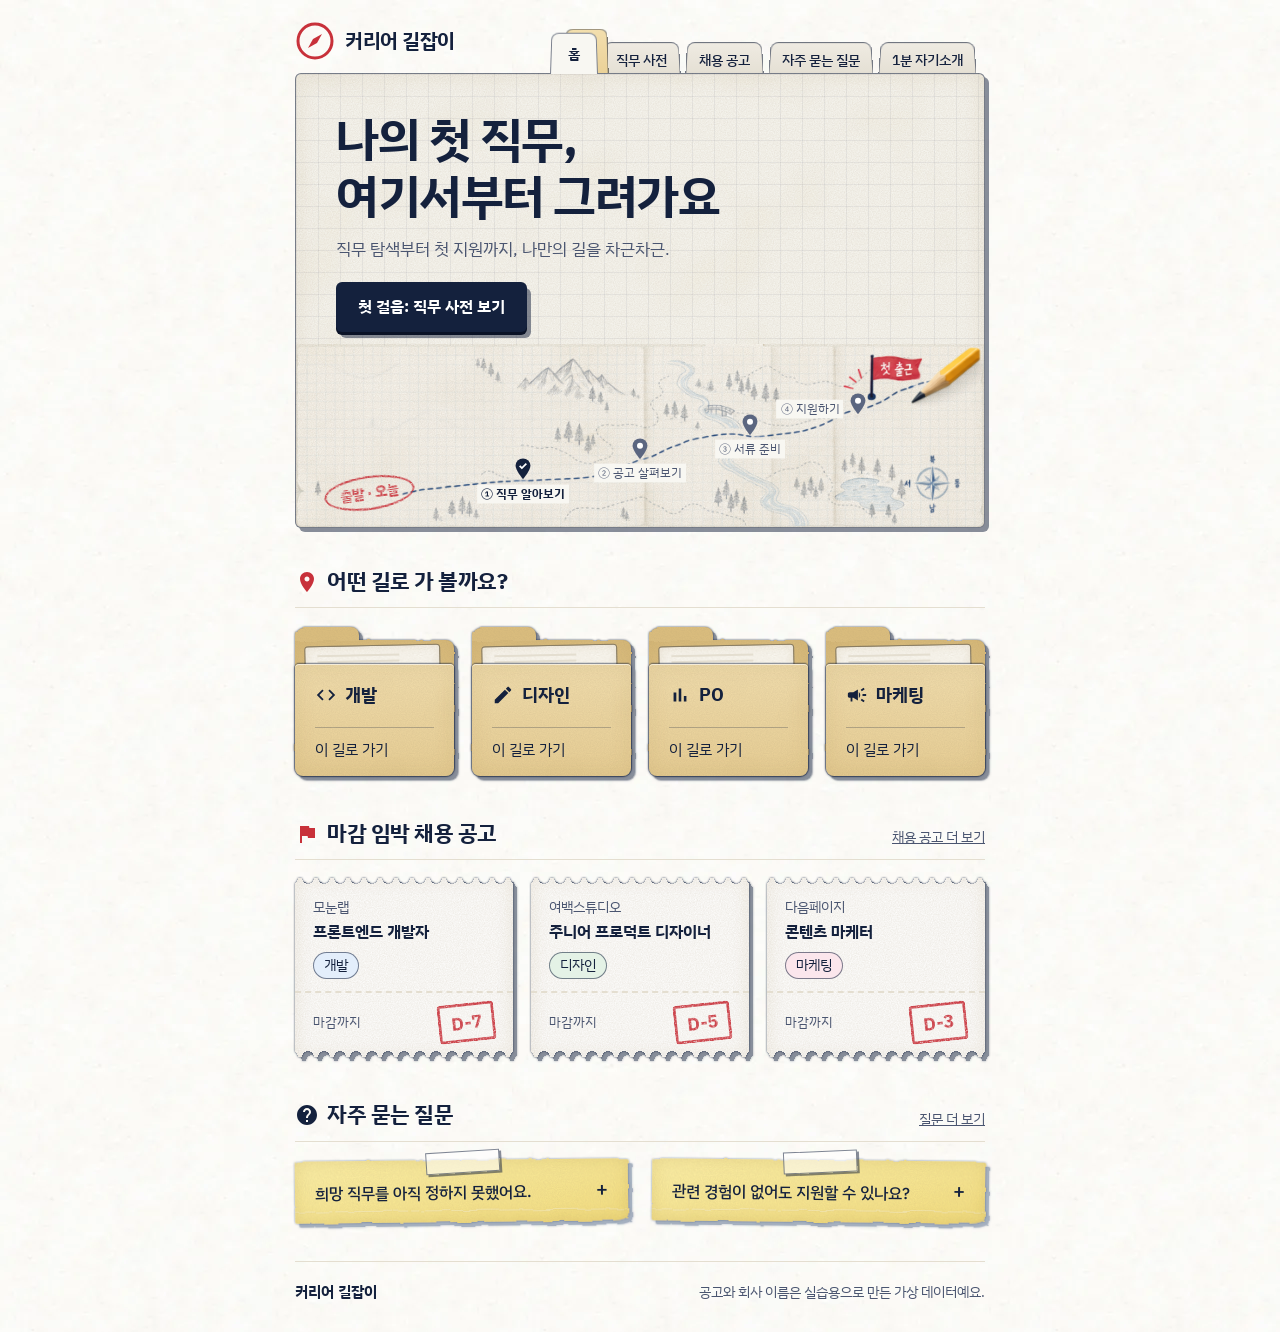
==== commit f2975a65: "Merge remote-tracking branch 'origin/main' into page/jobs" ====
--- a/index.html
+++ b/index.html
@@ -132,8 +132,7 @@
 .map .pencil { animation-delay: 2.7s; }
 @media (prefers-reduced-motion: reduce) {
   .map .route, .map .pins li, .map .flag, .map .pencil, .logo .needle, .logo:hover .needle, .logo:focus-visible .needle, .js .plant-pin.is-planted { animation: none; }
-  .btn, .tickets li, .folder .paper, .folder .front p, .notes summary::after { transition: none; }
-  .notes details.is-opening p { animation: none; }
+  .btn, .tickets li, .folder .paper, .folder .front p { transition: none; }
 }
 
 /* 첫 장면 마지막: '어떤 길로 가 볼까요?' 핀이 꽂혀요 (화면 밖이면 처음 보일 때 한 번) */
@@ -196,21 +195,17 @@
 .dday { padding: 2px 10px; border: 3px solid var(--red); border-radius: 4px; color: var(--red); font-weight: 700; font-size: 18px; transform: rotate(-6deg); opacity: .9; -webkit-mask: var(--ink-mask); mask: var(--ink-mask); }
 
 /* 자주 묻는 질문 메모지 */
-.notes { display: grid; grid-template-columns: repeat(2, 1fr); align-items: start; gap: 24px; }
+.notes { display: grid; grid-template-columns: repeat(2, 1fr); gap: 24px; }
 .notes details { position: relative; padding: 20px 20px 16px; }
-.notes .answer { overflow: hidden; }
-.notes details::after { content: ""; position: absolute; inset: 0; z-index: -1; background: var(--grain), linear-gradient(170deg, var(--note), #F6E07E); border-radius: 2px 2px 14px 2px / 2px 2px 6px 2px; box-shadow: inset 0 0 16px rgba(150, 110, 20, .16); filter: url(#worn) var(--outline) drop-shadow(4px 4px 0 var(--shade)); }
+.notes details::after { content: ""; position: absolute; inset: 0; z-index: -1; background: linear-gradient(transparent 80%, rgba(255, 255, 255, .55) 81%, rgba(120, 90, 20, .07) 82%, transparent 83.5%), var(--grain), linear-gradient(170deg, var(--note), #F6E07E); border-radius: 2px 2px 14px 2px / 2px 2px 6px 2px; box-shadow: inset 0 0 16px rgba(150, 110, 20, .16); filter: url(#worn) var(--outline) drop-shadow(4px 4px 0 var(--shade)); }
 .notes details::before { content: ""; position: absolute; left: 50%; top: -9px; width: 72px; height: 20px; margin-left: -36px; background: var(--tape); border: 1.5px solid var(--line-ink); box-shadow: var(--shadow-1); transform: rotate(-3deg); }
 .notes details:nth-child(1) { transform: rotate(-.6deg); }
 .notes details:nth-child(2) { transform: rotate(.6deg); }
 .notes summary { cursor: pointer; font-weight: 500; list-style: none; display: flex; justify-content: space-between; gap: 12px; }
-.notes summary::after { content: "+"; font-size: 22px; line-height: 1; transition: rotate .3s ease; }
-.notes details[open]:not(.is-closing) summary::after { rotate: 45deg; }
+.notes summary::after { content: "+"; font-size: 20px; line-height: 1; }
+.notes details[open] summary::after { content: "−"; }
 .notes summary::-webkit-details-marker { display: none; }
-.notes summary:focus-visible { outline: 3px solid var(--ink); outline-offset: 4px; border-radius: 2px; }
 .notes p { margin: 10px 0 0; color: var(--ink-2); font-size: 15px; }
-.notes details.is-opening p { animation: note-text .3s ease .08s both; }
-@keyframes note-text { from { opacity: 0; translate: 0 -6px; } to { opacity: 1; translate: 0 0; } }
 
 .site-foot { padding-bottom: 28px; font-size: 14px; color: var(--ink-2); }
 .site-foot > div { display: flex; justify-content: space-between; align-items: center; gap: 12px; flex-wrap: wrap; padding-top: 18px; border-top: 1px solid var(--line); }
@@ -309,8 +304,8 @@
   <section class="sec" aria-labelledby="faq-title">
     <div class="sec-head"><h2 id="faq-title"><svg class="mi" viewBox="0 0 24 24" aria-hidden="true"><path d="M12 2C6.48 2 2 6.48 2 12s4.48 10 10 10 10-4.48 10-10S17.52 2 12 2zm1 17h-2v-2h2v2zm2.07-7.75l-.9.92C13.45 12.9 13 13.5 13 15h-2v-.5c0-1.1.45-2.1 1.17-2.83l1.24-1.26c.37-.36.59-.86.59-1.41 0-1.1-.9-2-2-2s-2 .9-2 2H8c0-2.21 1.79-4 4-4s4 1.79 4 4c0 .88-.36 1.68-.93 2.25z"/></svg>자주 묻는 질문</h2><a class="more" href="faq/index.html">질문 더 보기</a></div>
     <div class="notes">
-      <details><summary>희망 직무를 아직 정하지 못했어요.</summary><div class="answer"><p>괜찮아요. 좋아했던 일과 잘했던 경험부터 적어 보고, 직무 사전에서 비슷한 일을 찾아봐요.</p></div></details>
-      <details><summary>관련 경험이 없어도 지원할 수 있나요?</summary><div class="answer"><p>네. 작은 개인 프로젝트나 수업 과제도 경험이 돼요. 무엇을 배웠는지 한 줄로 정리해 보세요.</p></div></details>
+      <details><summary>희망 직무를 아직 정하지 못했어요.</summary><p>괜찮아요. 좋아했던 일과 잘했던 경험부터 적어 보고, 직무 사전에서 비슷한 일을 찾아봐요.</p></details>
+      <details><summary>관련 경험이 없어도 지원할 수 있나요?</summary><p>네. 작은 개인 프로젝트나 수업 과제도 경험이 돼요. 무엇을 배웠는지 한 줄로 정리해 보세요.</p></details>
     </div>
   </section>
 </main>
@@ -341,35 +336,5 @@
     io.observe(pin);
   })();
 </script>
-<script>
-  // 자주 묻는 질문: 메모지가 부드럽게 펼쳐지고 접혀요
-  (function () {
-    var reduce = window.matchMedia('(prefers-reduced-motion: reduce)');
-    document.querySelectorAll('.notes details').forEach(function (el) {
-      var summary = el.querySelector('summary');
-      var anim = null;
-      summary.addEventListener('click', function (e) {
-        if (reduce.matches || !el.animate) return; // 기본 동작 그대로
-        e.preventDefault();
-        var box = el.querySelector('.answer');
-        // 움직이는 중에 다시 누르면 지금 높이에서 이어서 움직여요
-        var from = el.open ? box.getBoundingClientRect().height : 0;
-        var opening = !el.open || (anim && anim.closing);
-        if (anim) anim.cancel();
-        if (opening) { el.open = true; el.classList.add('is-opening'); }
-        var to = opening ? box.scrollHeight : 0;
-        anim = box.animate({ height: [from + 'px', to + 'px'] }, { duration: 320, easing: 'cubic-bezier(.3, .7, .3, 1)' });
-        anim.closing = !opening;
-        el.classList.toggle('is-closing', !opening);
-        anim.onfinish = function () {
-          anim = null;
-          if (!opening) el.open = false;
-          el.classList.remove('is-opening', 'is-closing');
-        };
-        anim.oncancel = function () { el.classList.remove('is-opening'); };
-      });
-    });
-  })();
-</script>
 </body>
 </html>
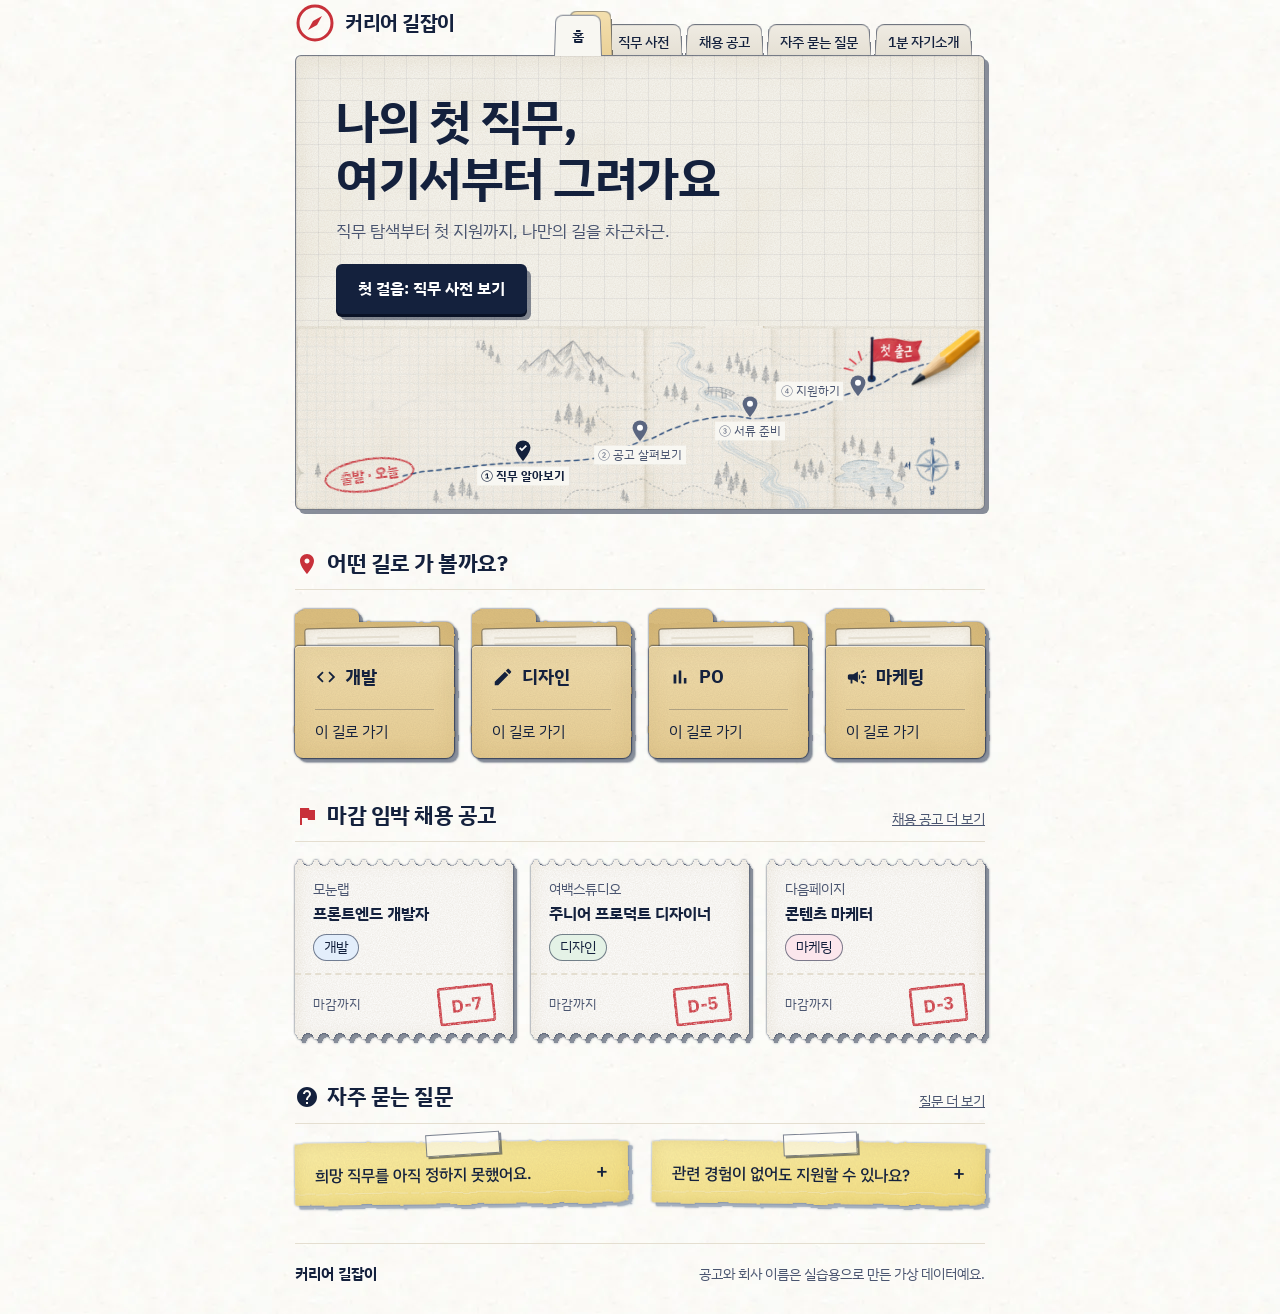
==== commit d9471fb5: "공통 메뉴: 모든 페이지가 같은 헤더·로고·탭을 써요 - style.css(루트): 메뉴(.menu, .menu-logo, .menu-tabs), 나침반 바늘 애니메이션, 공통 색" ====
--- a/index.html
+++ b/index.html
@@ -7,6 +7,7 @@
 <link rel="preconnect" href="https://fonts.googleapis.com">
 <link rel="preconnect" href="https://fonts.gstatic.com" crossorigin>
 <link rel="stylesheet" href="https://fonts.googleapis.com/css2?family=IBM+Plex+Sans+KR:wght@400;500;700&display=swap">
+<link rel="stylesheet" href="style.css">
 <style>
 /* 공통 style.css가 생기면 아래 색 변수는 그쪽으로 옮겨요 */
 :root {
@@ -63,23 +64,7 @@
 :root { --gutter: clamp(20px, 6vw, 80px); }
 .wrap { max-width: calc(690px + 2 * var(--gutter)); margin: 0 auto; padding: 0 var(--gutter); }
 
-/* 헤더 */
-.site-head { display: flex; align-items: flex-end; justify-content: space-between; gap: 8px 16px; padding-top: 18px; flex-wrap: wrap; }
-.logo { display: flex; align-items: center; gap: 10px; text-decoration: none; padding-bottom: 12px; }
-.logo svg { flex: none; }
-.logo b { display: block; font-size: 20px; letter-spacing: -.5px; }
-/* 서류철 인덱스 탭: 히어로 종이에 붙어 있어요 */
-.tabs { display: flex; align-items: flex-end; gap: 4px; overflow-x: auto; max-width: 100%; padding: 12px 8px 0; margin-bottom: -6px; scrollbar-width: none; }
-.tabs::-webkit-scrollbar { display: none; }
-.tabs a { position: relative; z-index: 0; display: block; padding: 9px 14px 8px; color: var(--ink); text-decoration: none; font-size: 14px; font-weight: 500; white-space: nowrap; }
-.tabs a::before, .tabs a[aria-current="page"]::after { content: ""; position: absolute; border-bottom: 0; border-radius: 8px 8px 0 0; transform: perspective(60px) rotateX(5deg); transform-origin: bottom; }
-.tabs a::before { inset: 0; z-index: -1; background: linear-gradient(var(--tab), var(--tab-deep)); border: 1.5px solid var(--line-ink); border-bottom-width: 0; box-shadow: inset 0 -7px 8px -7px rgba(20, 33, 61, .18); }
-.tabs a:not([aria-current]):hover::before, .tabs a:not([aria-current]):focus-visible::before { background: linear-gradient(#F6F3EC, var(--tab)); }
-.tabs a[aria-current="page"] { z-index: auto; margin-bottom: 4.5px; padding: 13px 18px 9px; font-weight: 700; }
-.tabs a[aria-current="page"]::before { z-index: 2; background: var(--sheet); border-color: var(--line-ink); box-shadow: none; }
-.tabs a[aria-current="page"] > span { position: relative; z-index: 3; }
 /* 마닐라 탭: 다른 탭보다 앞, 히어로 종이보다 뒤 (아래쪽은 종이 뒤로 끼워져요) */
-.tabs a[aria-current="page"]::after { inset: -6px -11px -8px 14px; z-index: 1; background: linear-gradient(var(--folder), var(--folder-deep)); border: 1.5px solid var(--line-ink); border-bottom-width: 0; }
 
 /* 히어로: 지도 위에 길을 그려 나가요 */
 .hero { position: relative; z-index: 1; margin: 0 0 36px; background: var(--sheet); border: 1.5px solid var(--line-ink); border-radius: 6px; box-shadow: var(--age-edge), var(--shadow-2); overflow: hidden;
@@ -112,11 +97,6 @@
 .pins .todo svg path:first-child { fill: #5B6680; }
 .pins .last span { top: 30%; right: 100%; margin: 0 6px 0 0; }
 
-/* 로고 나침반: 바늘이 흔들리다 방향을 찾고(0.1~0.9초), 그다음 길이 그려져요 */
-@keyframes needle-find { 0% { rotate: -75deg; } 30% { rotate: 50deg; } 55% { rotate: -22deg; } 78% { rotate: 8deg; } 100% { rotate: 0deg; } }
-@keyframes needle-wiggle { 0%, 100% { rotate: 0deg; } 30% { rotate: 28deg; } 60% { rotate: -14deg; } 82% { rotate: 5deg; } }
-.logo .needle { transform-box: view-box; transform-origin: 20px 20px; animation: needle-find .8s cubic-bezier(.3, .7, .4, 1) .1s both; }
-.logo:hover .needle, .logo:focus-visible .needle { animation: needle-wiggle .6s ease-out; }
 
 /* 첫 화면 한 번: 길이 왼쪽부터 그려지고, 핀·깃발이 차례로 찍혀요 */
 @keyframes draw-route { from { clip-path: inset(0 100% 0 0); } to { clip-path: inset(0 0 0 0); } }
@@ -131,7 +111,7 @@
 .map .flag { animation-delay: 2.45s; }
 .map .pencil { animation-delay: 2.7s; }
 @media (prefers-reduced-motion: reduce) {
-  .map .route, .map .pins li, .map .flag, .map .pencil, .logo .needle, .logo:hover .needle, .logo:focus-visible .needle, .js .plant-pin.is-planted { animation: none; }
+  .map .route, .map .pins li, .map .flag, .map .pencil, .js .plant-pin.is-planted { animation: none; }
   .btn, .tickets li, .folder .paper, .folder .front p { transition: none; }
 }
 
@@ -240,12 +220,12 @@
 <body>
 <svg width="0" height="0" style="position:absolute" aria-hidden="true" focusable="false"><filter id="worn"><feTurbulence type="fractalNoise" baseFrequency=".05" numOctaves="3" seed="4"/><feDisplacementMap in="SourceGraphic" scale="4"/></filter></svg>
 
-<header class="wrap site-head">
-  <a class="logo" href="index.html">
-    <svg width="40" height="40" viewBox="0 0 40 40" aria-hidden="true"><circle cx="20" cy="20" r="17" fill="none" stroke="#C8313A" stroke-width="3"/><path class="needle" d="M27 13 22 22 13 27 18 18Z" fill="#C8313A"/></svg>
+<header class="wrap menu menu--on-sheet">
+  <a class="menu-logo" href="index.html">
+    <svg viewBox="0 0 40 40" aria-hidden="true"><circle cx="20" cy="20" r="17" fill="none" stroke="#C8313A" stroke-width="3"/><path class="needle" d="M27 13 22 22 13 27 18 18Z" fill="#C8313A"/></svg>
     <b>커리어 길잡이</b>
   </a>
-  <nav class="tabs" aria-label="주 메뉴">
+  <nav class="menu-tabs" aria-label="주 메뉴">
     <a href="index.html" aria-current="page"><span>홈</span></a>
     <a href="roles/index.html">직무 사전</a>
     <a href="jobs/index.html">채용 공고</a>
--- a/style.css
+++ b/style.css
@@ -0,0 +1,77 @@
+/* 커리어 길잡이 공통 스타일: 모든 페이지가 같은 메뉴(헤더·로고·탭)를 써요.
+   페이지마다 <head>에서 이 파일을 내 페이지 CSS보다 먼저 불러와요.
+   메뉴 마크업은 _틀.html에서 그대로 복사하고, 내 탭에만 aria-current="page"를 넣어요. */
+
+@import url("https://fonts.googleapis.com/css2?family=IBM+Plex+Sans+KR:wght@400;500;700&display=swap");
+
+:root {
+  /* 색 */
+  --paper: #FBFAF7;
+  --sheet: #F8F7F2;
+  --ink: #14213D;
+  --ink-2: #4A5570;
+  --ink-deep: #0A1226;
+  --red: #C8313A;
+  --folder: #F3DFAE;
+  --folder-deep: #E9CF94;
+  --tab: #EFEBE2;
+  --tab-deep: #E3DED2;
+  --tab-hover: #F6F3EC;
+  /* 선과 그림자: 종이 물건은 모두 같은 굵기의 진한 남색 윤곽선과 번짐 없는 단색 그림자 */
+  --line-ink: rgba(20, 33, 61, .55);
+  --shade: rgba(20, 33, 61, .5);
+  --outline: drop-shadow(0 0 .9px rgba(20, 33, 61, .8));
+  --shadow-1: 2px 2px 0 var(--shade);
+  --shadow-2: 4px 4px 0 var(--shade);
+  --shadow-3: 8px 8px 0 rgba(20, 33, 61, .58);
+}
+
+/* ── 메뉴 ─────────────────────────────────────────────
+   <header class="wrap menu">: 폭과 양옆 여백은 그 페이지의 .wrap을 따라가요.
+   기본: 탭 아래에 선이 있고, 선택된 탭이 그 선을 덮어요.
+   menu--on-sheet: 바로 아래 종이(예: 홈 히어로)에 탭이 끼워져요.
+   그 종이에는 position: relative; z-index: 1;과 위 테두리 1.5px가 있어야 해요. */
+.menu { position: relative; display: flex; align-items: flex-end; justify-content: space-between; gap: 8px 16px; flex-wrap: wrap; padding-top: 18px;
+  font-family: "IBM Plex Sans KR", "Apple SD Gothic Neo", "Malgun Gothic", system-ui, sans-serif; color: var(--ink); word-break: keep-all; }
+/* 탭 아래 선: 콘텐츠 폭(content-box)만큼만 그려요 */
+.menu:not(.menu--on-sheet) { background: linear-gradient(var(--line-ink), var(--line-ink)) left bottom / 100% 1.5px no-repeat content-box; }
+
+.menu-logo { display: flex; align-items: center; gap: 10px; padding-bottom: 12px; color: var(--ink); text-decoration: none; }
+.menu-logo svg { width: 40px; height: 40px; flex: none; }
+.menu-logo b { display: block; font-size: 20px; font-weight: 700; letter-spacing: -.5px; }
+
+.menu-tabs { display: flex; align-items: flex-end; gap: 2px; max-width: 100%; overflow-x: auto; padding: 12px 12px 0 8px; scrollbar-width: none; }
+.menu-tabs::-webkit-scrollbar { display: none; }
+.menu-tabs a { position: relative; z-index: 0; display: block; padding: 9px 14px 8px; color: var(--ink); font-size: 14px; font-weight: 500; line-height: 1.6; text-decoration: none; white-space: nowrap; }
+.menu-tabs a::before, .menu-tabs a[aria-current="page"]::after { content: ""; position: absolute; border: 1.5px solid var(--line-ink); border-bottom-width: 0; border-radius: 8px 8px 0 0; transform: perspective(60px) rotateX(5deg); transform-origin: bottom; }
+.menu-tabs a::before { inset: 0 0 1.5px; z-index: -1; background: linear-gradient(var(--tab), var(--tab-deep)); box-shadow: inset 0 -7px 8px -7px rgba(20, 33, 61, .18); }
+.menu-tabs a:not([aria-current]):hover::before, .menu-tabs a:not([aria-current]):focus-visible::before { background: linear-gradient(var(--tab-hover), var(--tab)); }
+.menu-tabs a:focus-visible { outline: 3px solid var(--ink); outline-offset: -3px; border-radius: 8px 8px 0 0; }
+/* 선택된 탭: 쌓임 맥락을 만들지 않고 종이(::before)·마닐라 탭(::after)·글자(span)를 각각 다른 높이에 둬요 */
+.menu-tabs a[aria-current="page"] { z-index: auto; margin-bottom: -1.5px; padding: 13px 18px 9px; font-weight: 700; }
+.menu-tabs a[aria-current="page"]::before { inset: 0; z-index: 2; background: var(--sheet); box-shadow: none; }
+.menu-tabs a[aria-current="page"] > span { position: relative; z-index: 3; }
+.menu-tabs a[aria-current="page"]::after { inset: -6px -11px 0 14px; z-index: 1; background: linear-gradient(var(--folder), var(--folder-deep)); }
+
+/* 종이에 끼워지는 메뉴: 선택 안 된 탭은 종이 뒤로 6px, 선택된 탭만 앞에서 테두리를 덮어요 */
+.menu--on-sheet .menu-tabs { margin-bottom: -6px; }
+.menu--on-sheet .menu-tabs a::before { inset: 0; }
+.menu--on-sheet .menu-tabs a[aria-current="page"] { margin-bottom: 4.5px; }
+.menu--on-sheet .menu-tabs a[aria-current="page"]::after { bottom: -8px; }
+
+/* 로고 나침반: 페이지가 열리면 바늘이 흔들리다 방향을 찾고, 마우스를 올리면 한 번 더 흔들려요 */
+@keyframes needle-find { 0% { rotate: -75deg; } 30% { rotate: 50deg; } 55% { rotate: -22deg; } 78% { rotate: 8deg; } 100% { rotate: 0deg; } }
+@keyframes needle-wiggle { 0%, 100% { rotate: 0deg; } 30% { rotate: 28deg; } 60% { rotate: -14deg; } 82% { rotate: 5deg; } }
+.menu-logo .needle { transform-box: view-box; transform-origin: 20px 20px; animation: needle-find .8s cubic-bezier(.3, .7, .4, 1) .1s both; }
+.menu-logo:hover .needle, .menu-logo:focus-visible .needle { animation: needle-wiggle .6s ease-out; }
+
+/* 휴대폰: 탭 글자·여백을 화면 폭에 맞춰 줄여 되도록 한 화면에 다 보이게 해요(넘치면 옆으로 밀어요) */
+@media (max-width: 560px) {
+  .menu-tabs { gap: 1px; padding: 12px 12px 0 2px; }
+  .menu-tabs a { padding: 8px clamp(5px, 1.8vw, 12px) 7px; font-size: clamp(11px, 3.1vw, 14px); }
+  .menu-tabs a[aria-current="page"] { padding: 11px clamp(6px, 2.2vw, 14px) 8px; }
+}
+
+@media (prefers-reduced-motion: reduce) {
+  .menu-logo .needle, .menu-logo:hover .needle, .menu-logo:focus-visible .needle { animation: none; }
+}
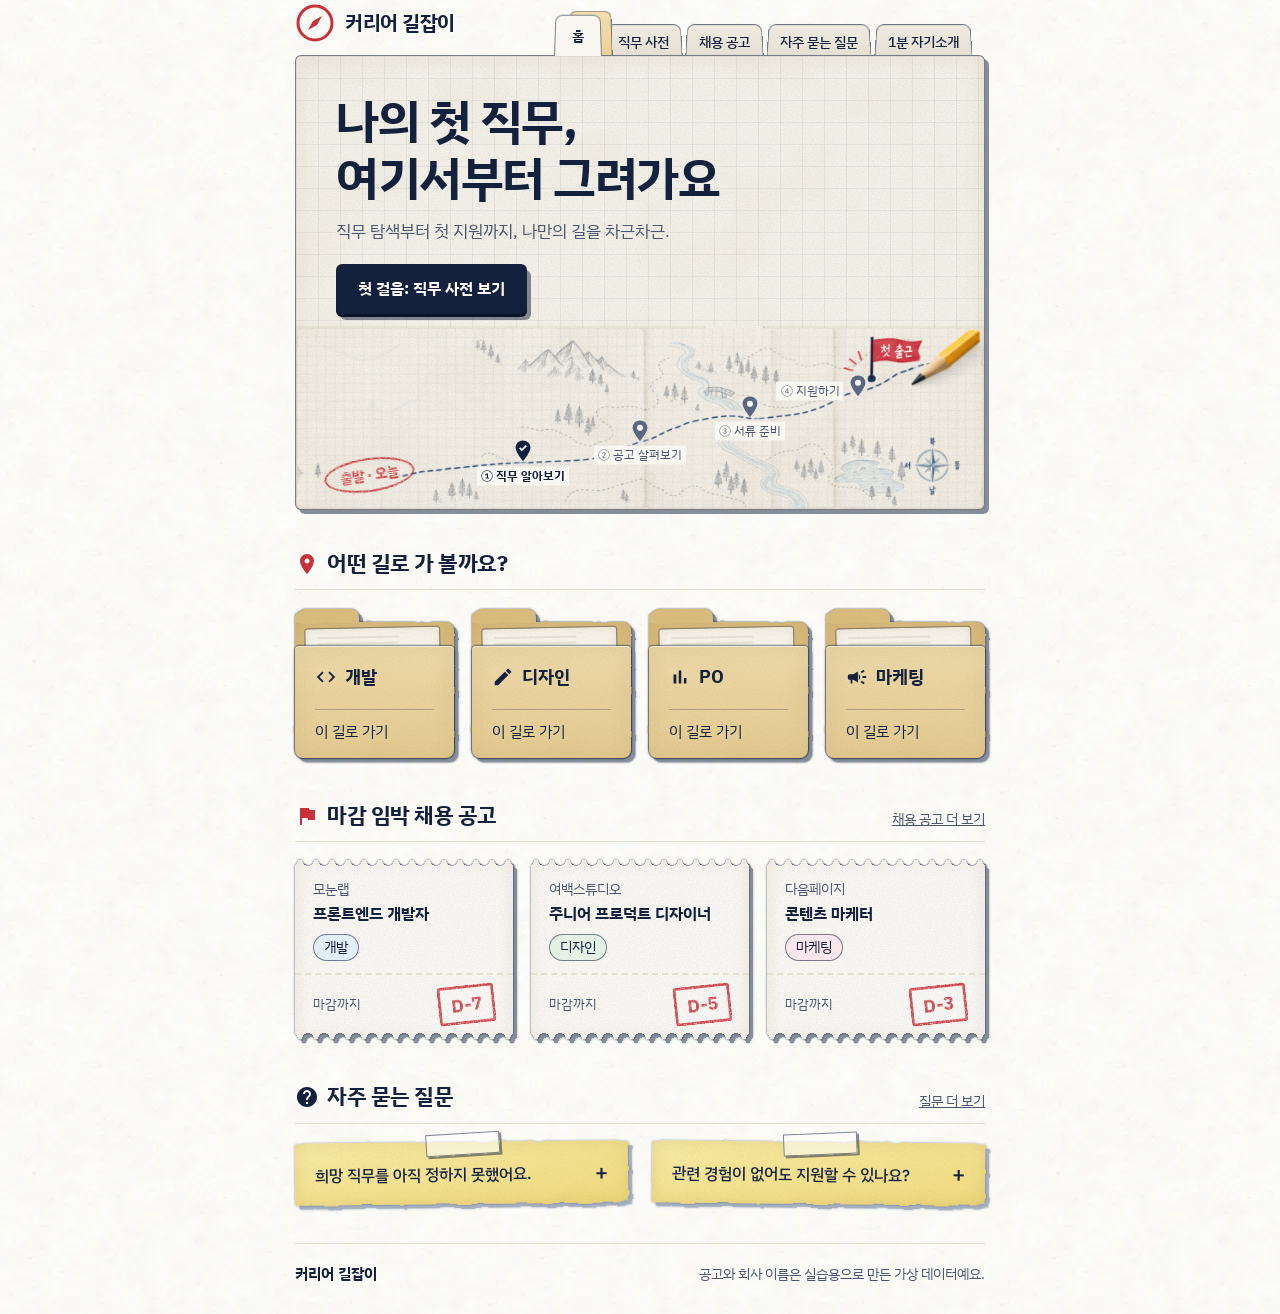
==== commit 2f44de65: "Merge remote-tracking branch 'origin/page/home-faq' into common/menu # Conflicts: #	index.html" ====
--- a/index.html
+++ b/index.html
@@ -112,7 +112,8 @@
 .map .pencil { animation-delay: 2.7s; }
 @media (prefers-reduced-motion: reduce) {
   .map .route, .map .pins li, .map .flag, .map .pencil, .js .plant-pin.is-planted { animation: none; }
-  .btn, .tickets li, .folder .paper, .folder .front p { transition: none; }
+  .btn, .tickets li, .folder .paper, .folder .front p, .notes summary::after { transition: none; }
+  .notes details.is-opening p { animation: none; }
 }
 
 /* 첫 장면 마지막: '어떤 길로 가 볼까요?' 핀이 꽂혀요 (화면 밖이면 처음 보일 때 한 번) */
@@ -175,17 +176,21 @@
 .dday { padding: 2px 10px; border: 3px solid var(--red); border-radius: 4px; color: var(--red); font-weight: 700; font-size: 18px; transform: rotate(-6deg); opacity: .9; -webkit-mask: var(--ink-mask); mask: var(--ink-mask); }
 
 /* 자주 묻는 질문 메모지 */
-.notes { display: grid; grid-template-columns: repeat(2, 1fr); gap: 24px; }
+.notes { display: grid; grid-template-columns: repeat(2, 1fr); align-items: start; gap: 24px; }
 .notes details { position: relative; padding: 20px 20px 16px; }
-.notes details::after { content: ""; position: absolute; inset: 0; z-index: -1; background: linear-gradient(transparent 80%, rgba(255, 255, 255, .55) 81%, rgba(120, 90, 20, .07) 82%, transparent 83.5%), var(--grain), linear-gradient(170deg, var(--note), #F6E07E); border-radius: 2px 2px 14px 2px / 2px 2px 6px 2px; box-shadow: inset 0 0 16px rgba(150, 110, 20, .16); filter: url(#worn) var(--outline) drop-shadow(4px 4px 0 var(--shade)); }
+.notes .answer { overflow: hidden; }
+.notes details::after { content: ""; position: absolute; inset: 0; z-index: -1; background: var(--grain), linear-gradient(170deg, var(--note), #F6E07E); border-radius: 2px 2px 14px 2px / 2px 2px 6px 2px; box-shadow: inset 0 0 16px rgba(150, 110, 20, .16); filter: url(#worn) var(--outline) drop-shadow(4px 4px 0 var(--shade)); }
 .notes details::before { content: ""; position: absolute; left: 50%; top: -9px; width: 72px; height: 20px; margin-left: -36px; background: var(--tape); border: 1.5px solid var(--line-ink); box-shadow: var(--shadow-1); transform: rotate(-3deg); }
 .notes details:nth-child(1) { transform: rotate(-.6deg); }
 .notes details:nth-child(2) { transform: rotate(.6deg); }
 .notes summary { cursor: pointer; font-weight: 500; list-style: none; display: flex; justify-content: space-between; gap: 12px; }
-.notes summary::after { content: "+"; font-size: 20px; line-height: 1; }
-.notes details[open] summary::after { content: "−"; }
+.notes summary::after { content: "+"; font-size: 22px; line-height: 1; transition: rotate .3s ease; }
+.notes details[open]:not(.is-closing) summary::after { rotate: 45deg; }
 .notes summary::-webkit-details-marker { display: none; }
+.notes summary:focus-visible { outline: 3px solid var(--ink); outline-offset: 4px; border-radius: 2px; }
 .notes p { margin: 10px 0 0; color: var(--ink-2); font-size: 15px; }
+.notes details.is-opening p { animation: note-text .3s ease .08s both; }
+@keyframes note-text { from { opacity: 0; translate: 0 -6px; } to { opacity: 1; translate: 0 0; } }
 
 .site-foot { padding-bottom: 28px; font-size: 14px; color: var(--ink-2); }
 .site-foot > div { display: flex; justify-content: space-between; align-items: center; gap: 12px; flex-wrap: wrap; padding-top: 18px; border-top: 1px solid var(--line); }
@@ -284,8 +289,8 @@
   <section class="sec" aria-labelledby="faq-title">
     <div class="sec-head"><h2 id="faq-title"><svg class="mi" viewBox="0 0 24 24" aria-hidden="true"><path d="M12 2C6.48 2 2 6.48 2 12s4.48 10 10 10 10-4.48 10-10S17.52 2 12 2zm1 17h-2v-2h2v2zm2.07-7.75l-.9.92C13.45 12.9 13 13.5 13 15h-2v-.5c0-1.1.45-2.1 1.17-2.83l1.24-1.26c.37-.36.59-.86.59-1.41 0-1.1-.9-2-2-2s-2 .9-2 2H8c0-2.21 1.79-4 4-4s4 1.79 4 4c0 .88-.36 1.68-.93 2.25z"/></svg>자주 묻는 질문</h2><a class="more" href="faq/index.html">질문 더 보기</a></div>
     <div class="notes">
-      <details><summary>희망 직무를 아직 정하지 못했어요.</summary><p>괜찮아요. 좋아했던 일과 잘했던 경험부터 적어 보고, 직무 사전에서 비슷한 일을 찾아봐요.</p></details>
-      <details><summary>관련 경험이 없어도 지원할 수 있나요?</summary><p>네. 작은 개인 프로젝트나 수업 과제도 경험이 돼요. 무엇을 배웠는지 한 줄로 정리해 보세요.</p></details>
+      <details><summary>희망 직무를 아직 정하지 못했어요.</summary><div class="answer"><p>괜찮아요. 좋아했던 일과 잘했던 경험부터 적어 보고, 직무 사전에서 비슷한 일을 찾아봐요.</p></div></details>
+      <details><summary>관련 경험이 없어도 지원할 수 있나요?</summary><div class="answer"><p>네. 작은 개인 프로젝트나 수업 과제도 경험이 돼요. 무엇을 배웠는지 한 줄로 정리해 보세요.</p></div></details>
     </div>
   </section>
 </main>
@@ -316,5 +321,35 @@
     io.observe(pin);
   })();
 </script>
+<script>
+  // 자주 묻는 질문: 메모지가 부드럽게 펼쳐지고 접혀요
+  (function () {
+    var reduce = window.matchMedia('(prefers-reduced-motion: reduce)');
+    document.querySelectorAll('.notes details').forEach(function (el) {
+      var summary = el.querySelector('summary');
+      var anim = null;
+      summary.addEventListener('click', function (e) {
+        if (reduce.matches || !el.animate) return; // 기본 동작 그대로
+        e.preventDefault();
+        var box = el.querySelector('.answer');
+        // 움직이는 중에 다시 누르면 지금 높이에서 이어서 움직여요
+        var from = el.open ? box.getBoundingClientRect().height : 0;
+        var opening = !el.open || (anim && anim.closing);
+        if (anim) anim.cancel();
+        if (opening) { el.open = true; el.classList.add('is-opening'); }
+        var to = opening ? box.scrollHeight : 0;
+        anim = box.animate({ height: [from + 'px', to + 'px'] }, { duration: 320, easing: 'cubic-bezier(.3, .7, .3, 1)' });
+        anim.closing = !opening;
+        el.classList.toggle('is-closing', !opening);
+        anim.onfinish = function () {
+          anim = null;
+          if (!opening) el.open = false;
+          el.classList.remove('is-opening', 'is-closing');
+        };
+        anim.oncancel = function () { el.classList.remove('is-opening'); };
+      });
+    });
+  })();
+</script>
 </body>
 </html>
